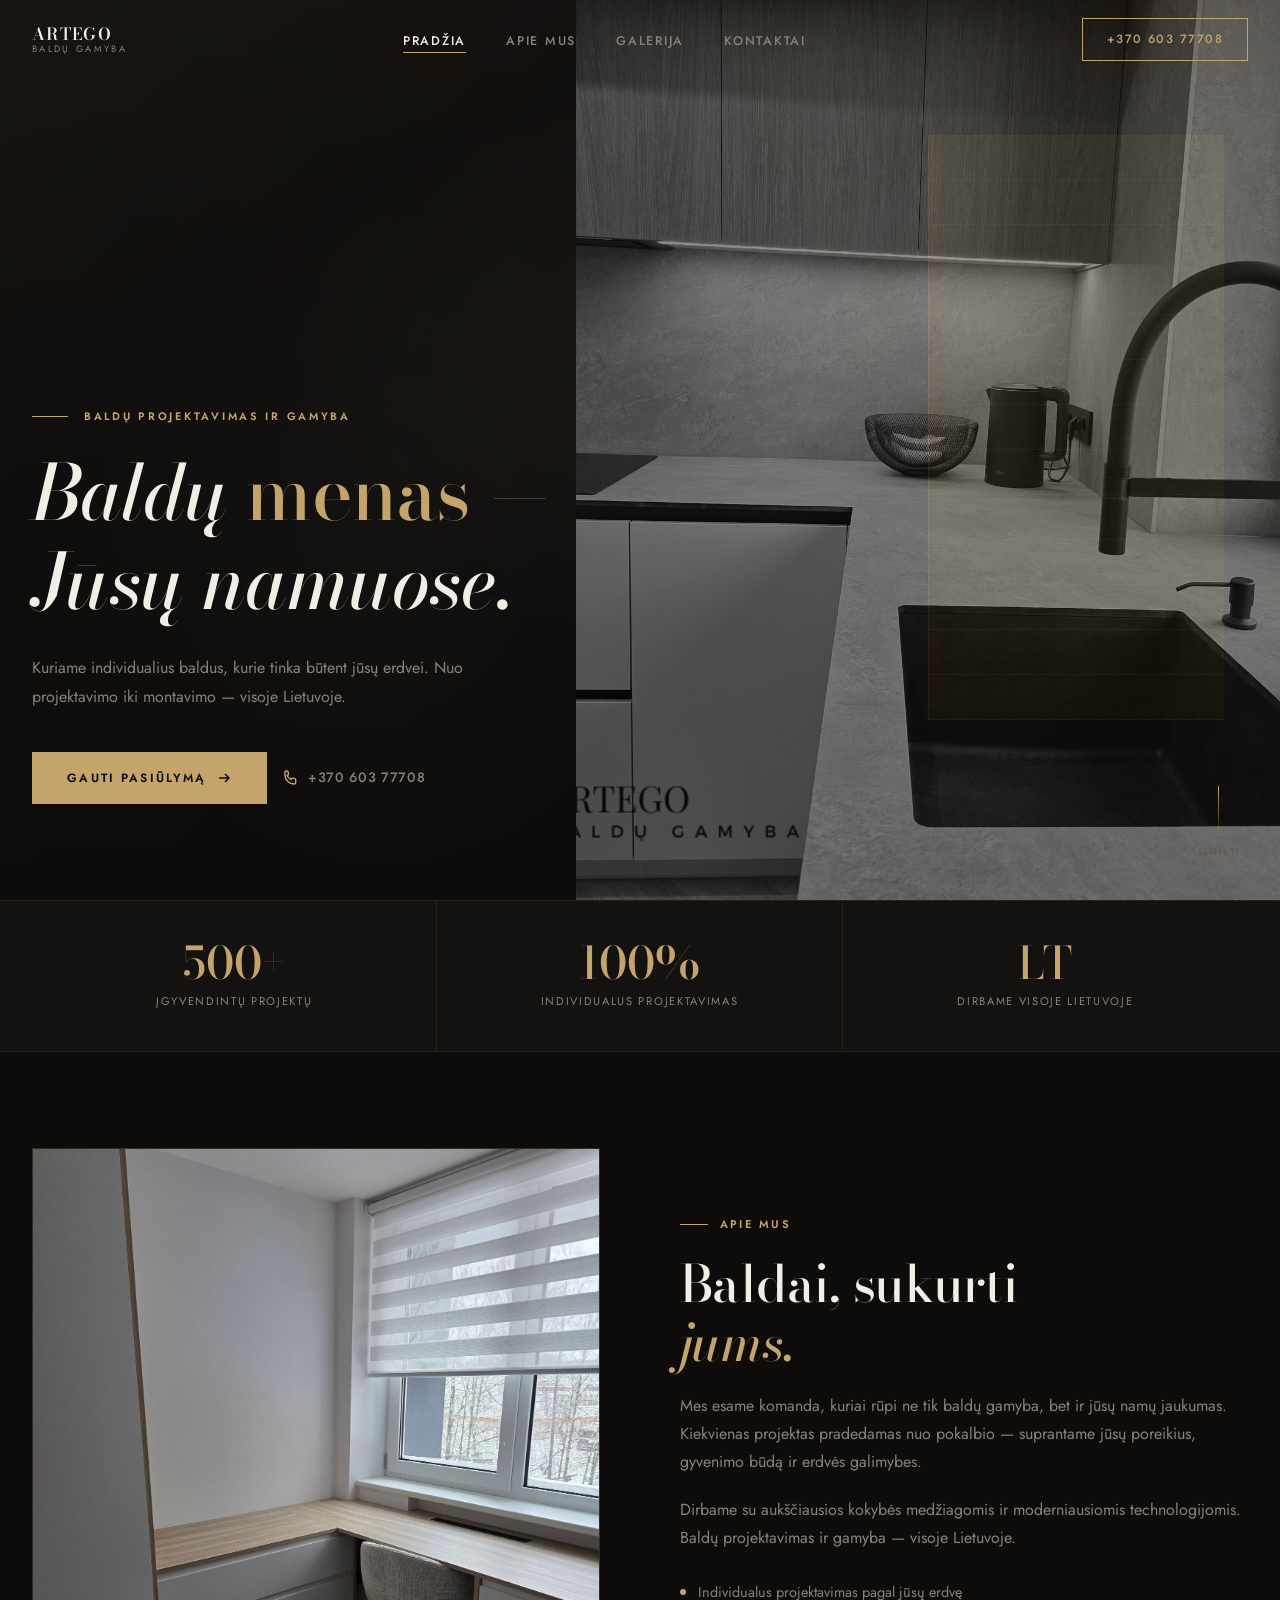
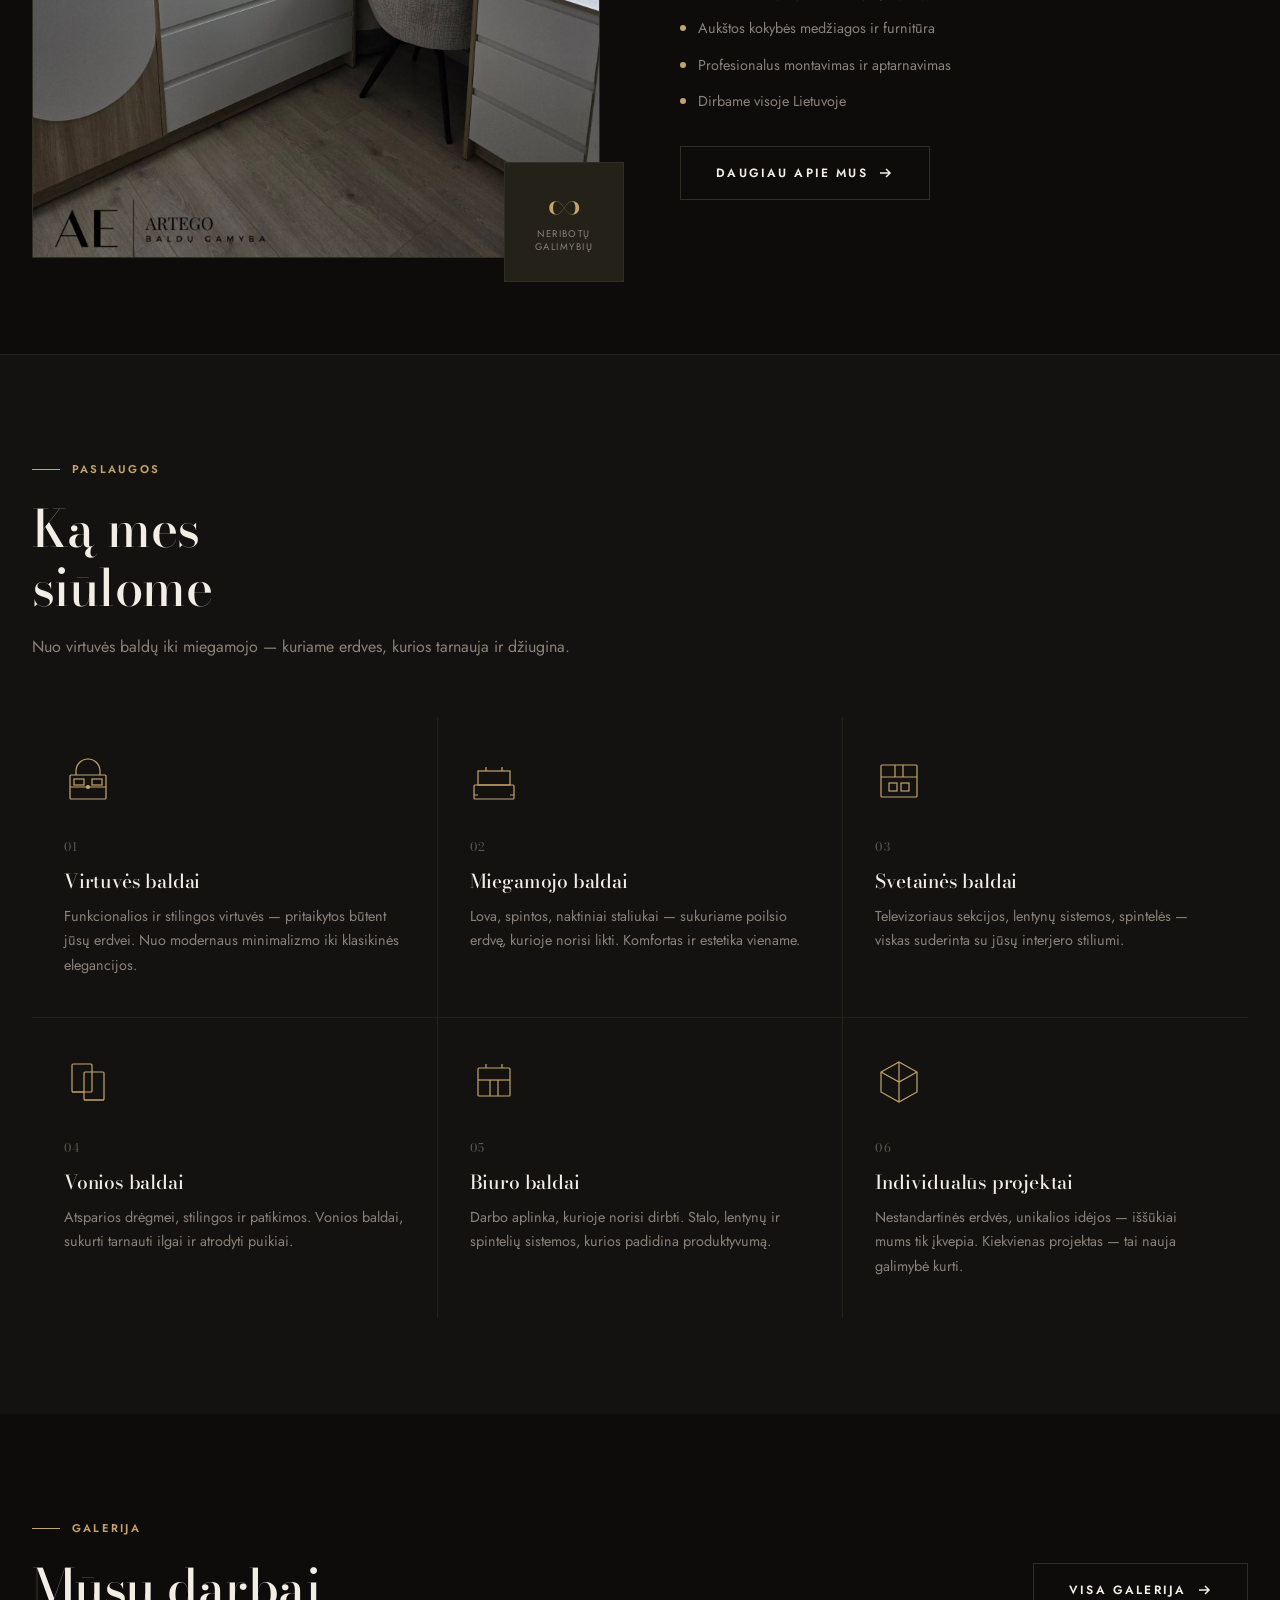
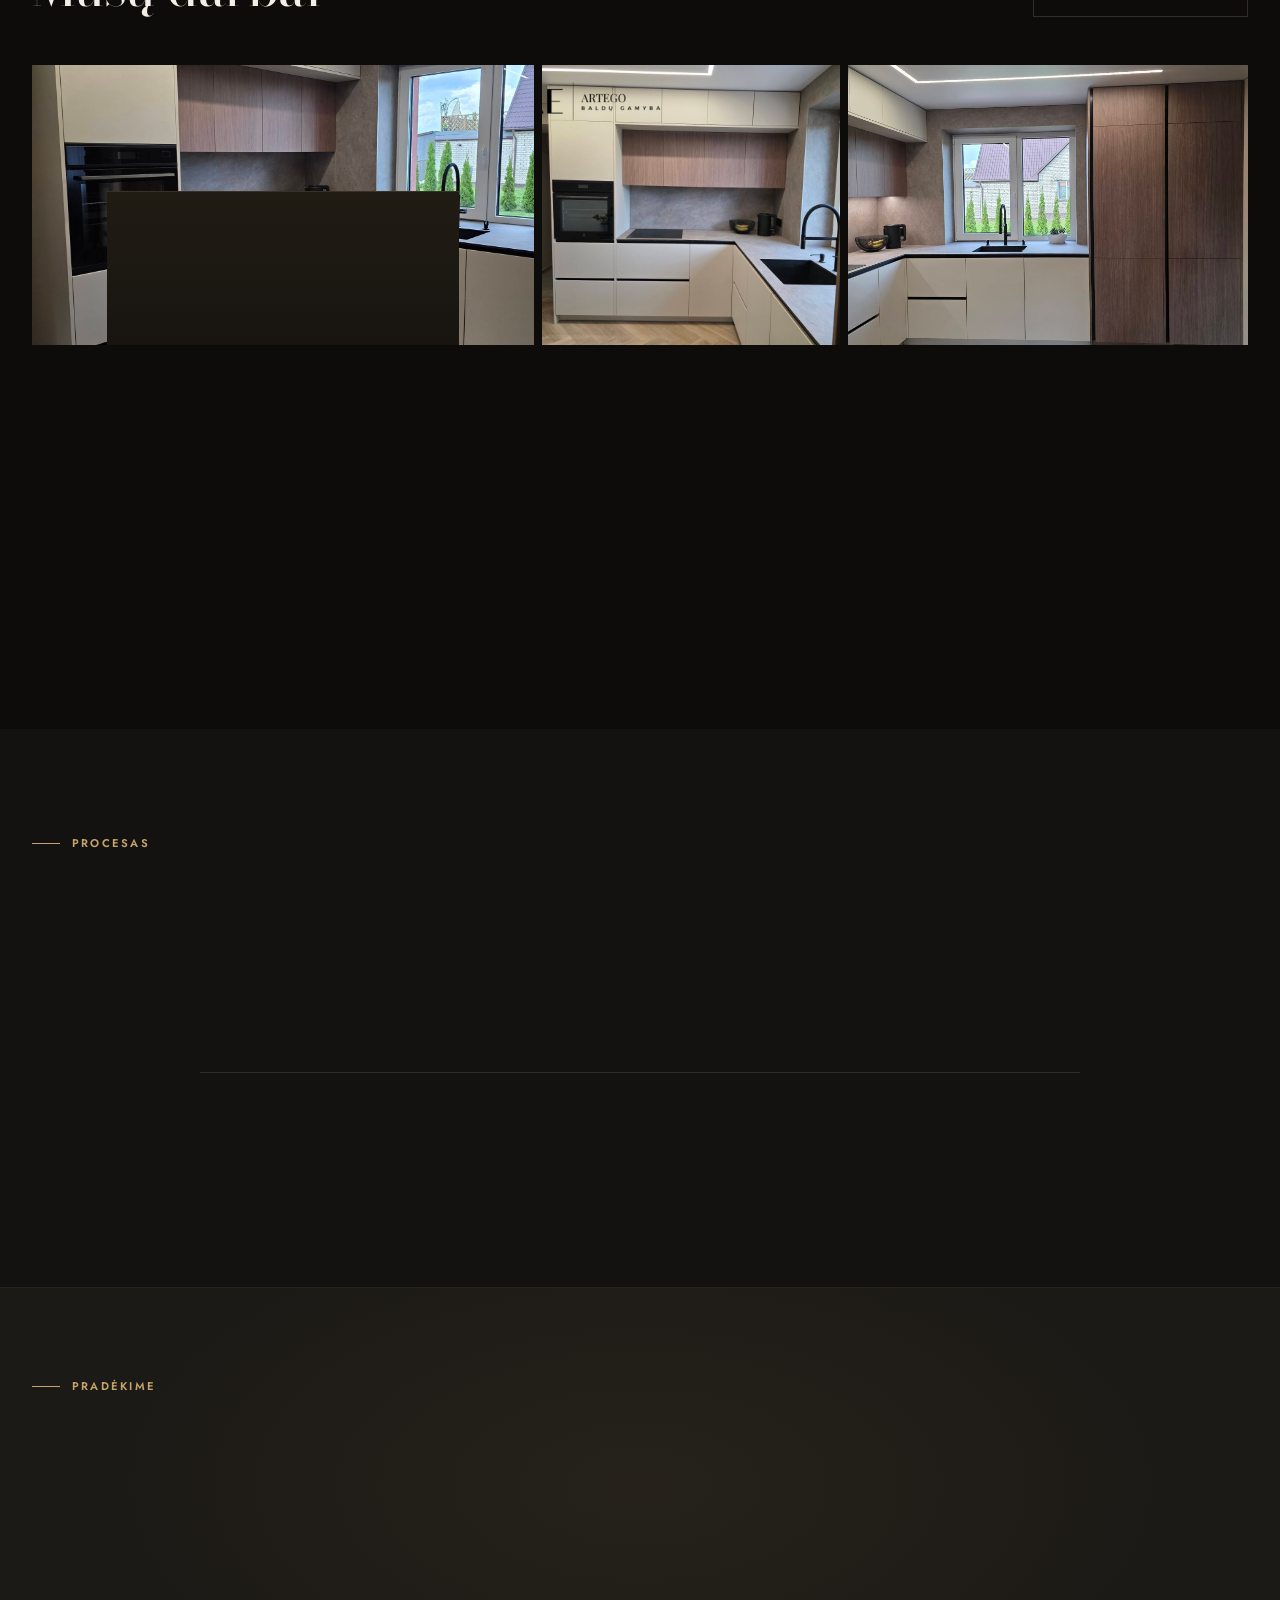
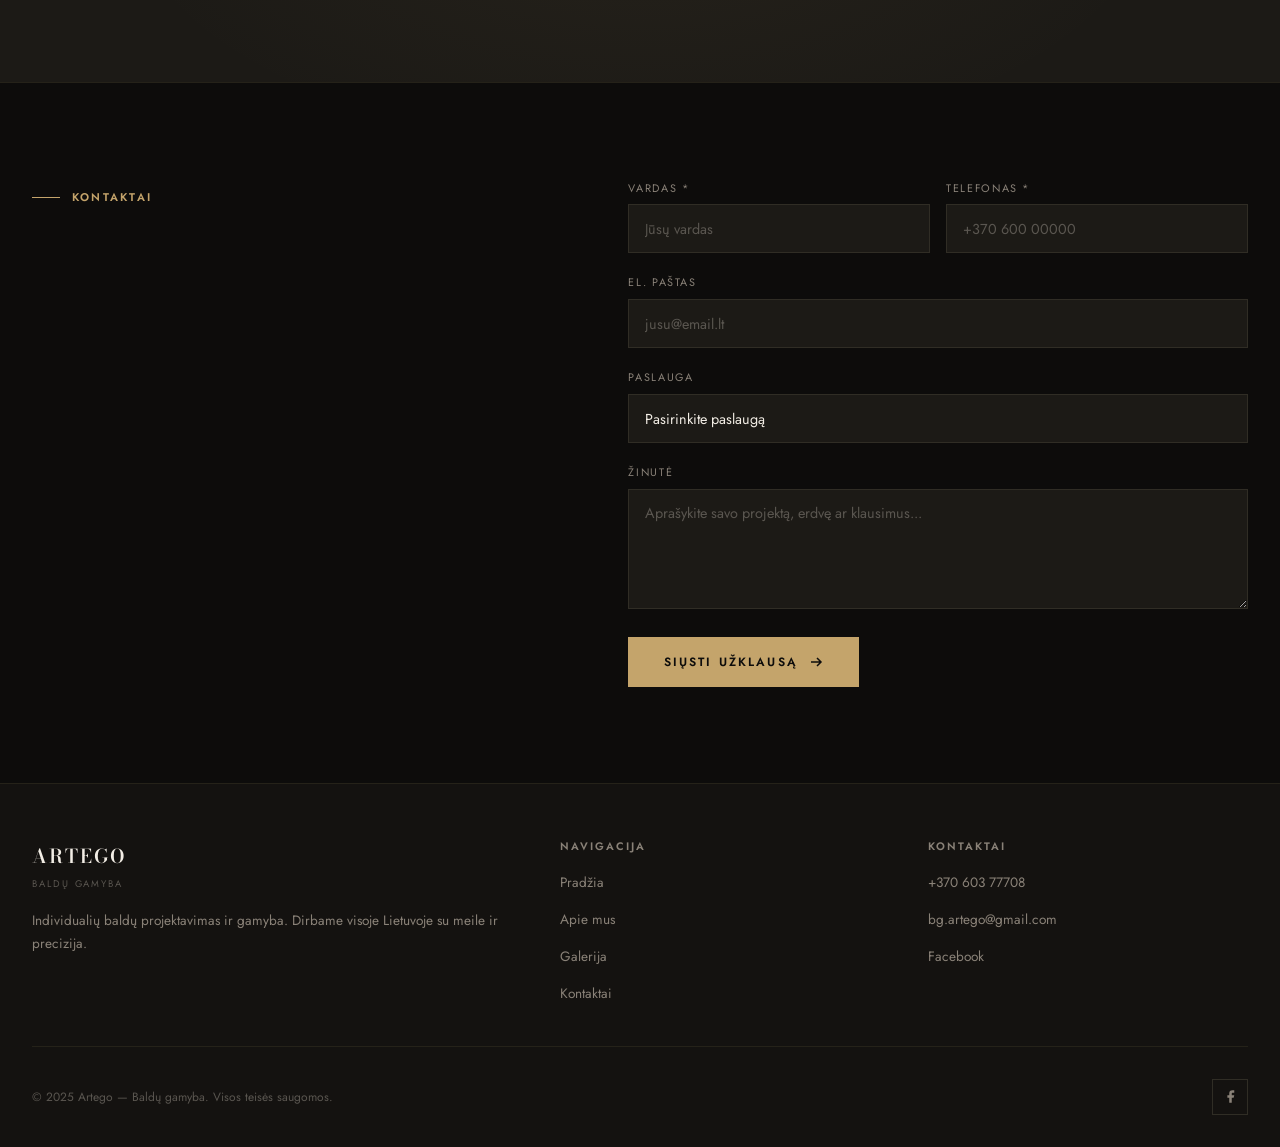
==== index.html @ 0d599165 "Initial commit: Artego baldų gamyba website 4-page Lithuanian furniture website with real Facebook p" ====
<!DOCTYPE html>
<html lang="lt">
<head>
  <meta charset="UTF-8">
  <meta name="viewport" content="width=device-width, initial-scale=1.0">
  <title>Artego — Baldų Gamyba | Lietuva</title>
  <meta name="description" content="Artego — individualių baldų projektavimas ir gamyba visoje Lietuvoje. Kokybė, stilius, patirtis.">
  <link rel="stylesheet" href="css/style.css">
</head>
<body>

<!-- Navigation -->
<nav class="nav" id="nav">
  <div class="nav__inner">
    <a href="index.html" class="nav__logo">
      <div class="nav__logo-text">
        <span class="nav__logo-name">Artego</span>
        <span class="nav__logo-sub">Baldų gamyba</span>
      </div>
    </a>
    <ul class="nav__links">
      <li><a href="index.html" class="active">Pradžia</a></li>
      <li><a href="apie.html">Apie mus</a></li>
      <li><a href="galerija.html">Galerija</a></li>
      <li><a href="kontaktai.html">Kontaktai</a></li>
    </ul>
    <a href="tel:+37060377708" class="nav__cta">+370 603 77708</a>
    <button class="nav__burger" aria-label="Meniu">
      <span></span><span></span><span></span>
    </button>
  </div>
</nav>

<!-- Mobile menu -->
<div class="nav__mobile">
  <button class="nav__mobile-close" aria-label="Uždaryti" style="position:absolute;top:1.5rem;right:2rem;background:none;border:none;color:var(--text);font-size:2rem;cursor:pointer;">✕</button>
  <a href="index.html">Pradžia</a>
  <a href="apie.html">Apie mus</a>
  <a href="galerija.html">Galerija</a>
  <a href="kontaktai.html">Kontaktai</a>
  <a href="tel:+37060377708" style="color:var(--accent);font-size:1.2rem;font-family:'Jost',sans-serif;margin-top:1rem;">+370 603 77708</a>
</div>

<!-- Hero -->
<section class="hero">
  <div class="hero__bg"></div>
  <div class="hero__bg-img"></div>
  <div class="hero__deco">
    <div class="hero__kitchen">
      <img src="assets/photos/photo2.jpg" alt="" style="width:100%;height:100%;object-fit:cover;opacity:0.55;mix-blend-mode:luminosity;">
    </div>
  </div>
  <div class="hero__content">
    <div class="hero__eyebrow">Baldų projektavimas ir gamyba</div>
    <h1 class="hero__heading">Baldų <em>menas</em> —<br>Jūsų namuose.</h1>
    <p class="hero__sub">Kuriame individualius baldus, kurie tinka būtent jūsų erdvei. Nuo projektavimo iki montavimo — visoje Lietuvoje.</p>
    <div class="hero__actions">
      <a href="kontaktai.html" class="btn btn-primary">
        Gauti pasiūlymą
        <svg viewBox="0 0 16 16" fill="none" stroke="currentColor" stroke-width="1.5"><path d="M3 8h10M9 4l4 4-4 4"/></svg>
      </a>
      <a href="tel:+37060377708" class="hero__phone">
        <svg viewBox="0 0 16 16" fill="none" stroke="currentColor" stroke-width="1.5"><path d="M2 2.5A1.5 1.5 0 013.5 1h.878a1 1 0 01.98.804l.5 2.5a1 1 0 01-.54 1.06l-1.047.523a8.983 8.983 0 004.342 4.342l.524-1.047a1 1 0 011.06-.54l2.5.5a1 1 0 01.803.98V13.5A1.5 1.5 0 0112 15C6.477 15 2 10.523 2 5V2.5z"/></svg>
        +370 603 77708
      </a>
    </div>
  </div>
  <div class="hero__scroll">
    <div class="hero__scroll-line"></div>
    <span>Slinkti</span>
  </div>
</section>

<!-- Stats -->
<div class="stats">
  <div class="container">
    <div class="stats__grid">
      <div class="stats__item" data-reveal>
        <div class="stats__num">500+</div>
        <div class="stats__label">Įgyvendintų projektų</div>
      </div>
      <div class="stats__item" data-reveal data-reveal-delay="2">
        <div class="stats__num">100%</div>
        <div class="stats__label">Individualus projektavimas</div>
      </div>
      <div class="stats__item" data-reveal data-reveal-delay="3">
        <div class="stats__num">LT</div>
        <div class="stats__label">Dirbame visoje Lietuvoje</div>
      </div>
    </div>
  </div>
</div>

<!-- About -->
<section class="section">
  <div class="container">
    <div class="about__grid">
      <div class="about__visual">
        <div class="about__img-wrap">
          <img src="assets/photos/photo8.jpg" alt="Artego baldų gamyba" style="position:absolute;inset:0;width:100%;height:100%;object-fit:cover;">
        </div>
        <div class="about__accent-box">
          <div class="about__accent-num">∞</div>
          <div class="about__accent-text">Neribotų<br>galimybių</div>
        </div>
      </div>
      <div class="about__content">
        <div class="label">Apie mus</div>
        <h2 data-reveal>Baldai, sukurti<br><em style="font-style:italic;color:var(--accent)">jums.</em></h2>
        <p data-reveal data-reveal-delay="1">Mes esame komanda, kuriai rūpi ne tik baldų gamyba, bet ir jūsų namų jaukumas. Kiekvienas projektas pradedamas nuo pokalbio — suprantame jūsų poreikius, gyvenimo būdą ir erdvės galimybes.</p>
        <p data-reveal data-reveal-delay="2">Dirbame su aukščiausios kokybės medžiagomis ir moderniausiomis technologijomis. Baldų projektavimas ir gamyba — visoje Lietuvoje.</p>
        <ul class="about__list">
          <li data-reveal data-reveal-delay="2">Individualus projektavimas pagal jūsų erdvę</li>
          <li data-reveal data-reveal-delay="3">Aukštos kokybės medžiagos ir furnitūra</li>
          <li data-reveal data-reveal-delay="4">Profesionalus montavimas ir aptarnavimas</li>
          <li data-reveal data-reveal-delay="4">Dirbame visoje Lietuvoje</li>
        </ul>
        <a href="apie.html" class="btn btn-outline" data-reveal>
          Daugiau apie mus
          <svg viewBox="0 0 16 16" fill="none" stroke="currentColor" stroke-width="1.5"><path d="M3 8h10M9 4l4 4-4 4"/></svg>
        </a>
      </div>
    </div>
  </div>
</section>

<div class="divider"></div>

<!-- Services -->
<section class="section services">
  <div class="container">
    <div class="services__head">
      <div class="label">Paslaugos</div>
      <h2 data-reveal>Ką mes<br>siūlome</h2>
      <p data-reveal data-reveal-delay="1">Nuo virtuvės baldų iki miegamojo — kuriame erdves, kurios tarnauja ir džiugina.</p>
    </div>
    <div class="services__grid">
      <div class="service-card" data-reveal>
        <svg class="service-card__icon" viewBox="0 0 48 48" fill="none" stroke="currentColor" stroke-width="1.2">
          <rect x="6" y="18" width="36" height="24" rx="1"/>
          <path d="M6 30h36"/>
          <rect x="10" y="22" width="10" height="6"/>
          <rect x="28" y="22" width="10" height="6"/>
          <path d="M12 18v-4a12 12 0 0124 0v4"/>
          <circle cx="24" cy="30" r="1.5" fill="currentColor"/>
        </svg>
        <div class="service-card__num">01</div>
        <h3>Virtuvės baldai</h3>
        <p>Funkcionalios ir stilingos virtuvės — pritaikytos būtent jūsų erdvei. Nuo modernaus minimalizmo iki klasikinės elegancijos.</p>
      </div>
      <div class="service-card" data-reveal data-reveal-delay="1">
        <svg class="service-card__icon" viewBox="0 0 48 48" fill="none" stroke="currentColor" stroke-width="1.2">
          <rect x="4" y="28" width="40" height="14" rx="1"/>
          <rect x="8" y="14" width="32" height="14"/>
          <path d="M16 14V10M32 14V10"/>
          <path d="M4 38h4M40 38h4"/>
        </svg>
        <div class="service-card__num">02</div>
        <h3>Miegamojo baldai</h3>
        <p>Lova, spintos, naktiniai staliukai — sukuriame poilsio erdvę, kurioje norisi likti. Komfortas ir estetika viename.</p>
      </div>
      <div class="service-card" data-reveal data-reveal-delay="2">
        <svg class="service-card__icon" viewBox="0 0 48 48" fill="none" stroke="currentColor" stroke-width="1.2">
          <rect x="6" y="8" width="36" height="32" rx="1"/>
          <path d="M6 20h36"/>
          <path d="M20 8v12M28 8v12"/>
          <rect x="14" y="26" width="8" height="8"/>
          <rect x="26" y="26" width="8" height="8"/>
        </svg>
        <div class="service-card__num">03</div>
        <h3>Svetainės baldai</h3>
        <p>Televizoriaus sekcijos, lentynų sistemos, spintelės — viskas suderinta su jūsų interjero stiliumi.</p>
      </div>
      <div class="service-card" data-reveal data-reveal-delay="1">
        <svg class="service-card__icon" viewBox="0 0 48 48" fill="none" stroke="currentColor" stroke-width="1.2">
          <rect x="8" y="6" width="20" height="28" rx="1"/>
          <rect x="20" y="14" width="20" height="28" rx="1"/>
          <path d="M8 34h12M20 42h20"/>
        </svg>
        <div class="service-card__num">04</div>
        <h3>Vonios baldai</h3>
        <p>Atsparios drėgmei, stilingos ir patikimos. Vonios baldai, sukurti tarnauti ilgai ir atrodyti puikiai.</p>
      </div>
      <div class="service-card" data-reveal data-reveal-delay="2">
        <svg class="service-card__icon" viewBox="0 0 48 48" fill="none" stroke="currentColor" stroke-width="1.2">
          <rect x="8" y="10" width="32" height="28" rx="1"/>
          <path d="M16 10V6M32 10V6"/>
          <path d="M8 22h32"/>
          <path d="M20 22v16M28 22v16"/>
        </svg>
        <div class="service-card__num">05</div>
        <h3>Biuro baldai</h3>
        <p>Darbo aplinka, kurioje norisi dirbti. Stalo, lentynų ir spintelių sistemos, kurios padidina produktyvumą.</p>
      </div>
      <div class="service-card" data-reveal data-reveal-delay="3">
        <svg class="service-card__icon" viewBox="0 0 48 48" fill="none" stroke="currentColor" stroke-width="1.2">
          <path d="M24 4l18 10v20L24 44 6 34V14L24 4z"/>
          <path d="M24 4v40M6 14l18 10 18-10"/>
        </svg>
        <div class="service-card__num">06</div>
        <h3>Individualūs projektai</h3>
        <p>Nestandartinės erdvės, unikalios idėjos — iššūkiai mums tik įkvepia. Kiekvienas projektas — tai nauja galimybė kurti.</p>
      </div>
    </div>
  </div>
</section>

<!-- Gallery preview -->
<section class="section">
  <div class="container">
    <div class="gallery__head">
      <div>
        <div class="label">Galerija</div>
        <h2 data-reveal>Mūsų darbai</h2>
      </div>
      <a href="galerija.html" class="btn btn-outline" data-reveal>
        Visa galerija
        <svg viewBox="0 0 16 16" fill="none" stroke="currentColor" stroke-width="1.5"><path d="M3 8h10M9 4l4 4-4 4"/></svg>
      </a>
    </div>
    <div class="gallery__grid">
      <div class="gallery-item" data-reveal>
        <div class="gallery-item__inner"><img src="assets/photos/photo1.jpg" alt="Virtuvės baldai" style="position:absolute;inset:0;width:100%;height:100%;object-fit:cover;"></div>
        <div class="gallery-item__overlay"><div class="gallery-item__zoom"><svg width="16" height="16" viewBox="0 0 16 16" fill="none" stroke="currentColor" stroke-width="1.5"><circle cx="7" cy="7" r="4"/><path d="M11 11l3 3"/><path d="M5 7h4M7 5v4"/></svg></div></div>
      </div>
      <div class="gallery-item" data-reveal data-reveal-delay="1">
        <div class="gallery-item__inner"><img src="assets/photos/photo3.jpg" alt="Virtuvės baldai" style="position:absolute;inset:0;width:100%;height:100%;object-fit:cover;"></div>
        <div class="gallery-item__overlay"><div class="gallery-item__zoom"><svg width="16" height="16" viewBox="0 0 16 16" fill="none" stroke="currentColor" stroke-width="1.5"><circle cx="7" cy="7" r="4"/><path d="M11 11l3 3"/><path d="M5 7h4M7 5v4"/></svg></div></div>
      </div>
      <div class="gallery-item" data-reveal data-reveal-delay="2">
        <div class="gallery-item__inner"><img src="assets/photos/photo5.jpg" alt="Virtuvės baldai" style="position:absolute;inset:0;width:100%;height:100%;object-fit:cover;"></div>
        <div class="gallery-item__overlay"><div class="gallery-item__zoom"><svg width="16" height="16" viewBox="0 0 16 16" fill="none" stroke="currentColor" stroke-width="1.5"><circle cx="7" cy="7" r="4"/><path d="M11 11l3 3"/><path d="M5 7h4M7 5v4"/></svg></div></div>
      </div>
      <div class="gallery-item" data-reveal data-reveal-delay="1">
        <div class="gallery-item__inner"><img src="assets/photos/photo4.jpg" alt="Virtuvės baldai" style="position:absolute;inset:0;width:100%;height:100%;object-fit:cover;"></div>
        <div class="gallery-item__overlay"><div class="gallery-item__zoom"><svg width="16" height="16" viewBox="0 0 16 16" fill="none" stroke="currentColor" stroke-width="1.5"><circle cx="7" cy="7" r="4"/><path d="M11 11l3 3"/><path d="M5 7h4M7 5v4"/></svg></div></div>
      </div>
      <div class="gallery-item" data-reveal data-reveal-delay="2">
        <div class="gallery-item__inner"><img src="assets/photos/photo6.jpg" alt="Baldų galerija" style="position:absolute;inset:0;width:100%;height:100%;object-fit:cover;"></div>
        <div class="gallery-item__overlay"><div class="gallery-item__zoom"><svg width="16" height="16" viewBox="0 0 16 16" fill="none" stroke="currentColor" stroke-width="1.5"><circle cx="7" cy="7" r="4"/><path d="M11 11l3 3"/><path d="M5 7h4M7 5v4"/></svg></div></div>
      </div>
      <div class="gallery-item" data-reveal data-reveal-delay="3">
        <div class="gallery-item__inner"><img src="assets/photos/photo9.jpg" alt="Baldų galerija" style="position:absolute;inset:0;width:100%;height:100%;object-fit:cover;"></div>
        <div class="gallery-item__overlay"><div class="gallery-item__zoom"><svg width="16" height="16" viewBox="0 0 16 16" fill="none" stroke="currentColor" stroke-width="1.5"><circle cx="7" cy="7" r="4"/><path d="M11 11l3 3"/><path d="M5 7h4M7 5v4"/></svg></div></div>
      </div>
    </div>
  </div>
</section>

<!-- Lightbox -->
<div class="lightbox" role="dialog" aria-modal="true">
  <button class="lightbox__close" aria-label="Uždaryti">✕</button>
  <div class="lightbox__content"></div>
</div>

<!-- Process -->
<section class="section process">
  <div class="container">
    <div class="process__head">
      <div class="label">Procesas</div>
      <h2 data-reveal>Kaip mes dirbame</h2>
      <p data-reveal data-reveal-delay="1">Skaidrus ir paprastas procesas — nuo idėjos iki gatavų baldų jūsų namuose.</p>
    </div>
    <div class="process__steps">
      <div class="process__step" data-reveal>
        <div class="process__step-num">01</div>
        <h4>Susitikimas</h4>
        <p>Aptariame jūsų poreikius, erdvę ir biudžetą. Klausomės ir siūlome geriausią sprendimą.</p>
      </div>
      <div class="process__step" data-reveal data-reveal-delay="1">
        <div class="process__step-num">02</div>
        <h4>Projektas</h4>
        <p>Sukuriame 3D projektą — matote baldus dar prieš gamybą ir galite rinktis medžiagas.</p>
      </div>
      <div class="process__step" data-reveal data-reveal-delay="2">
        <div class="process__step-num">03</div>
        <h4>Gamyba</h4>
        <p>Gaminame su precizija. Naudojame tik kokybiškas medžiagas ir modernias technologijas.</p>
      </div>
      <div class="process__step" data-reveal data-reveal-delay="3">
        <div class="process__step-num">04</div>
        <h4>Montavimas</h4>
        <p>Pristatome ir sumontuojame. Paliekame jus namuose su naujais baldais ir šypsena.</p>
      </div>
    </div>
  </div>
</section>

<!-- CTA Banner -->
<section class="cta-banner">
  <div class="container">
    <div class="cta-banner__inner">
      <div class="cta-banner__text">
        <div class="label">Pradėkime</div>
        <h2 data-reveal>Pasiruošę kurti<br>jūsų erdvę?</h2>
        <p data-reveal data-reveal-delay="1">Susisiekite šiandien — aptarkime jūsų projektą ir sudarysime individualų pasiūlymą.</p>
      </div>
      <div class="cta-banner__actions" data-reveal data-reveal-delay="2">
        <a href="tel:+37060377708" class="cta-phone-big">+370 603 77708</a>
        <a href="kontaktai.html" class="btn btn-primary">
          Rašyti žinutę
          <svg viewBox="0 0 16 16" fill="none" stroke="currentColor" stroke-width="1.5"><path d="M2 4h12v8a1 1 0 01-1 1H3a1 1 0 01-1-1V4z"/><path d="M2 4l6 5 6-5"/></svg>
        </a>
      </div>
    </div>
  </div>
</section>

<!-- Contact snippet -->
<section class="section contact-section">
  <div class="container">
    <div class="contact__grid">
      <div class="contact__info">
        <div class="label">Kontaktai</div>
        <h2 data-reveal>Susisiekite<br>su mumis</h2>
        <p data-reveal data-reveal-delay="1">Atsakysime į klausimus, sudarysime pasiūlymą ir sutarsime dėl susitikimo. Dirbame visoje Lietuvoje.</p>
        <div class="contact__details">
          <div class="contact__detail" data-reveal data-reveal-delay="2">
            <div class="contact__detail-icon">
              <svg viewBox="0 0 16 16" fill="none" stroke="currentColor" stroke-width="1.5"><path d="M2 2.5A1.5 1.5 0 013.5 1h.878a1 1 0 01.98.804l.5 2.5a1 1 0 01-.54 1.06l-1.047.523a8.983 8.983 0 004.342 4.342l.524-1.047a1 1 0 011.06-.54l2.5.5a1 1 0 01.803.98V13.5A1.5 1.5 0 0112 15C6.477 15 2 10.523 2 5V2.5z"/></svg>
            </div>
            <div>
              <div class="contact__detail-label">Telefonas</div>
              <div class="contact__detail-val"><a href="tel:+37060377708">+370 603 77708</a></div>
            </div>
          </div>
          <div class="contact__detail" data-reveal data-reveal-delay="3">
            <div class="contact__detail-icon">
              <svg viewBox="0 0 16 16" fill="none" stroke="currentColor" stroke-width="1.5"><path d="M2 4h12v8a1 1 0 01-1 1H3a1 1 0 01-1-1V4z"/><path d="M2 4l6 5 6-5"/></svg>
            </div>
            <div>
              <div class="contact__detail-label">El. paštas</div>
              <div class="contact__detail-val"><a href="mailto:bg.artego@gmail.com">bg.artego@gmail.com</a></div>
            </div>
          </div>
          <div class="contact__detail" data-reveal data-reveal-delay="4">
            <div class="contact__detail-icon">
              <svg viewBox="0 0 16 16" fill="none" stroke="currentColor" stroke-width="1.5"><path d="M14 6.5C14 10.5 8 15 8 15S2 10.5 2 6.5a6 6 0 1112 0z"/><circle cx="8" cy="6.5" r="2"/></svg>
            </div>
            <div>
              <div class="contact__detail-label">Teritorija</div>
              <div class="contact__detail-val">Visa Lietuva</div>
            </div>
          </div>
        </div>
      </div>
      <div>
        <form class="form contact-form" novalidate>
          <div class="form-row">
            <div class="form-group">
              <label for="name">Vardas *</label>
              <input type="text" id="name" name="name" placeholder="Jūsų vardas" required>
            </div>
            <div class="form-group">
              <label for="phone">Telefonas *</label>
              <input type="tel" id="phone" name="phone" placeholder="+370 600 00000" required>
            </div>
          </div>
          <div class="form-group">
            <label for="email">El. paštas</label>
            <input type="email" id="email" name="email" placeholder="jusu@email.lt">
          </div>
          <div class="form-group">
            <label for="service">Paslauga</label>
            <select id="service" name="service">
              <option value="">Pasirinkite paslaugą</option>
              <option>Virtuvės baldai</option>
              <option>Miegamojo baldai</option>
              <option>Svetainės baldai</option>
              <option>Vonios baldai</option>
              <option>Biuro baldai</option>
              <option>Individualus projektas</option>
            </select>
          </div>
          <div class="form-group">
            <label for="message">Žinutė</label>
            <textarea id="message" name="message" placeholder="Aprašykite savo projektą, erdvę ar klausimus..."></textarea>
          </div>
          <div class="form__success">Ačiū! Susisieksime su jumis artimiausiu metu.</div>
          <button type="submit" class="btn btn-primary form-submit">
            Siųsti užklausą
            <svg viewBox="0 0 16 16" fill="none" stroke="currentColor" stroke-width="1.5"><path d="M3 8h10M9 4l4 4-4 4"/></svg>
          </button>
        </form>
      </div>
    </div>
  </div>
</section>

<!-- Footer -->
<footer class="footer">
  <div class="container">
    <div class="footer__top">
      <div class="footer__brand">
        <div class="footer__brand-name">Artego</div>
        <div class="footer__brand-sub">Baldų gamyba</div>
        <p>Individualių baldų projektavimas ir gamyba. Dirbame visoje Lietuvoje su meile ir precizija.</p>
      </div>
      <div class="footer__col">
        <h4>Navigacija</h4>
        <ul class="footer__links">
          <li><a href="index.html">Pradžia</a></li>
          <li><a href="apie.html">Apie mus</a></li>
          <li><a href="galerija.html">Galerija</a></li>
          <li><a href="kontaktai.html">Kontaktai</a></li>
        </ul>
      </div>
      <div class="footer__col">
        <h4>Kontaktai</h4>
        <ul class="footer__links">
          <li><a href="tel:+37060377708">+370 603 77708</a></li>
          <li><a href="mailto:bg.artego@gmail.com">bg.artego@gmail.com</a></li>
          <li><a href="https://www.facebook.com/geniukas.baldai/" target="_blank" rel="noopener">Facebook</a></li>
        </ul>
      </div>
    </div>
    <div class="footer__bottom">
      <div class="footer__copy">© 2025 Artego — Baldų gamyba. Visos teisės saugomos.</div>
      <div class="footer__social">
        <a href="https://www.facebook.com/geniukas.baldai/" target="_blank" rel="noopener" aria-label="Facebook">
          <svg viewBox="0 0 24 24" fill="currentColor"><path d="M18 2h-3a5 5 0 00-5 5v3H7v4h3v8h4v-8h3l1-4h-4V7a1 1 0 011-1h3z"/></svg>
        </a>
      </div>
    </div>
  </div>
</footer>

<script src="js/main.js"></script>
</body>
</html>
---- css/style.css ----
@import url('https://fonts.googleapis.com/css2?family=Bodoni+Moda:ital,wght@0,400;0,500;0,600;0,700;1,400;1,500&family=Jost:wght@300;400;500;600&display=swap');

:root {
  --bg: #0D0C0B;
  --surface: #141210;
  --surface-2: #1C1A16;
  --surface-3: #242119;
  --accent: #C4A46B;
  --accent-light: #D4B882;
  --accent-glow: rgba(196, 164, 107, 0.15);
  --text: #F2EDE5;
  --text-muted: #8A8278;
  --text-dim: #5A5650;
  --border: #252219;
  --border-light: #302D25;
  --radius: 2px;
  --radius-lg: 4px;
  --transition: 0.35s cubic-bezier(0.4, 0, 0.2, 1);
  --nav-h: 80px;
}

*, *::before, *::after { box-sizing: border-box; margin: 0; padding: 0; }

html { scroll-behavior: smooth; font-size: 16px; }

body {
  background: var(--bg);
  color: var(--text);
  font-family: 'Jost', sans-serif;
  font-weight: 400;
  line-height: 1.7;
  -webkit-font-smoothing: antialiased;
  overflow-x: hidden;
}

/* ── Typography ─────────────────────────────── */
h1, h2, h3, h4 {
  font-family: 'Bodoni Moda', serif;
  font-weight: 500;
  line-height: 1.15;
  letter-spacing: -0.01em;
  color: var(--text);
}

h1 { font-size: clamp(2.8rem, 6vw, 5.5rem); }
h2 { font-size: clamp(2rem, 4vw, 3.2rem); }
h3 { font-size: clamp(1.3rem, 2.5vw, 1.8rem); }
h4 { font-size: 1.1rem; font-weight: 600; }

p { color: var(--text-muted); line-height: 1.75; }

a { color: inherit; text-decoration: none; }

img { display: block; max-width: 100%; }

/* ── Layout ──────────────────────────────────── */
.container {
  max-width: 1280px;
  margin: 0 auto;
  padding: 0 2rem;
}

.section { padding: 6rem 0; }
.section-sm { padding: 4rem 0; }

/* ── Label / Eyebrow ─────────────────────────── */
.label {
  display: inline-flex;
  align-items: center;
  gap: 0.75rem;
  font-size: 0.7rem;
  font-weight: 600;
  letter-spacing: 0.2em;
  text-transform: uppercase;
  color: var(--accent);
  margin-bottom: 1.25rem;
}
.label::before {
  content: '';
  display: block;
  width: 28px;
  height: 1px;
  background: var(--accent);
  flex-shrink: 0;
}

/* ── Navigation ──────────────────────────────── */
.nav {
  position: fixed;
  top: 0; left: 0; right: 0;
  z-index: 100;
  height: var(--nav-h);
  display: flex;
  align-items: center;
  transition: background var(--transition), border-color var(--transition);
  border-bottom: 1px solid transparent;
}

.nav.scrolled {
  background: rgba(13, 12, 11, 0.94);
  backdrop-filter: blur(20px);
  -webkit-backdrop-filter: blur(20px);
  border-bottom-color: var(--border);
}

.nav__inner {
  display: flex;
  align-items: center;
  justify-content: space-between;
  width: 100%;
  max-width: 1280px;
  margin: 0 auto;
  padding: 0 2rem;
}

.nav__logo {
  display: flex;
  align-items: center;
  gap: 0.75rem;
}

.nav__logo img {
  height: 42px;
  width: auto;
}

.nav__logo-text {
  display: flex;
  flex-direction: column;
  line-height: 1.15;
}

.nav__logo-name {
  font-family: 'Bodoni Moda', serif;
  font-size: 1.05rem;
  font-weight: 600;
  letter-spacing: 0.08em;
  color: var(--text);
  text-transform: uppercase;
}

.nav__logo-sub {
  font-size: 0.58rem;
  letter-spacing: 0.25em;
  text-transform: uppercase;
  color: var(--text-muted);
}

.nav__links {
  display: flex;
  align-items: center;
  gap: 2.5rem;
  list-style: none;
}

.nav__links a {
  font-size: 0.78rem;
  font-weight: 500;
  letter-spacing: 0.14em;
  text-transform: uppercase;
  color: var(--text-muted);
  transition: color var(--transition);
  position: relative;
}

.nav__links a::after {
  content: '';
  position: absolute;
  bottom: -3px; left: 0; right: 0;
  height: 1px;
  background: var(--accent);
  transform: scaleX(0);
  transform-origin: left;
  transition: transform var(--transition);
}

.nav__links a:hover,
.nav__links a.active {
  color: var(--text);
}

.nav__links a:hover::after,
.nav__links a.active::after {
  transform: scaleX(1);
}

.nav__cta {
  font-size: 0.75rem;
  font-weight: 500;
  letter-spacing: 0.12em;
  text-transform: uppercase;
  padding: 0.65rem 1.5rem;
  border: 1px solid var(--accent);
  color: var(--accent);
  background: transparent;
  cursor: pointer;
  transition: background var(--transition), color var(--transition);
  white-space: nowrap;
}

.nav__cta:hover {
  background: var(--accent);
  color: var(--bg);
}

.nav__burger {
  display: none;
  flex-direction: column;
  gap: 5px;
  cursor: pointer;
  padding: 4px;
}
.nav__burger span {
  display: block;
  width: 24px;
  height: 1.5px;
  background: var(--text);
  transition: var(--transition);
}

.nav__mobile {
  display: none;
  position: fixed;
  inset: 0;
  background: var(--bg);
  z-index: 99;
  flex-direction: column;
  align-items: center;
  justify-content: center;
  gap: 2rem;
}

.nav__mobile.open { display: flex; }

.nav__mobile a {
  font-family: 'Bodoni Moda', serif;
  font-size: 2rem;
  font-weight: 500;
  color: var(--text);
  letter-spacing: 0.04em;
  transition: color var(--transition);
}
.nav__mobile a:hover { color: var(--accent); }

/* ── Buttons ──────────────────────────────────── */
.btn {
  display: inline-flex;
  align-items: center;
  gap: 0.6rem;
  font-family: 'Jost', sans-serif;
  font-size: 0.75rem;
  font-weight: 600;
  letter-spacing: 0.18em;
  text-transform: uppercase;
  padding: 1rem 2.2rem;
  cursor: pointer;
  transition: var(--transition);
  border: none;
  outline: none;
  text-decoration: none;
}

.btn-primary {
  background: var(--accent);
  color: var(--bg);
}
.btn-primary:hover {
  background: var(--accent-light);
  transform: translateY(-1px);
}

.btn-outline {
  background: transparent;
  color: var(--text);
  border: 1px solid var(--border-light);
}
.btn-outline:hover {
  border-color: var(--accent);
  color: var(--accent);
}

.btn svg { width: 16px; height: 16px; flex-shrink: 0; }

/* ── Hero ────────────────────────────────────── */
.hero {
  position: relative;
  min-height: 100dvh;
  display: flex;
  align-items: flex-end;
  padding-bottom: 6rem;
  overflow: hidden;
}

.hero__bg {
  position: absolute;
  inset: 0;
  background:
    linear-gradient(to bottom, rgba(13,12,11,0.2) 0%, rgba(13,12,11,0.6) 50%, rgba(13,12,11,0.98) 100%),
    linear-gradient(135deg, #1a1612 0%, #0d0c0b 60%, #121008 100%);
}

.hero__bg-img {
  position: absolute;
  inset: 0;
  background-image:
    radial-gradient(ellipse 80% 60% at 70% 40%, rgba(196, 164, 107, 0.07) 0%, transparent 60%),
    radial-gradient(ellipse 50% 80% at 30% 60%, rgba(255,255,255,0.02) 0%, transparent 50%);
}

/* Kitchen silhouette decorative element */
.hero__deco {
  position: absolute;
  right: 0; top: 0; bottom: 0;
  width: 55%;
  overflow: hidden;
}

.hero__kitchen {
  position: absolute;
  inset: 0;
  background:
    linear-gradient(to left, rgba(13,12,11,0) 0%, rgba(13,12,11,0.5) 50%, rgba(13,12,11,1) 100%),
    linear-gradient(160deg, #1F1B13 0%, #161410 30%, #0D0C0B 100%);
}

/* Decorative cabinet lines */
.hero__kitchen::before {
  content: '';
  position: absolute;
  right: 8%; top: 15%; bottom: 20%;
  width: 42%;
  background:
    linear-gradient(180deg, #2A251C 0%, #1E1A13 100%);
  border-left: 1px solid rgba(196, 164, 107, 0.15);
  border-top: 1px solid rgba(196, 164, 107, 0.08);
}

.hero__kitchen::after {
  content: '';
  position: absolute;
  right: 8%; top: 15%; bottom: 20%;
  width: 42%;
  background: repeating-linear-gradient(
    180deg,
    transparent 0px,
    transparent 44px,
    rgba(196, 164, 107, 0.06) 44px,
    rgba(196, 164, 107, 0.06) 45px
  );
}

.hero__cabinet-row {
  position: absolute;
  right: 8%; bottom: 20%;
  width: 42%;
  height: 38%;
  background: linear-gradient(180deg, #1A1610 0%, #120F0A 100%);
  border-top: 1px solid rgba(196, 164, 107, 0.2);
}

.hero__worktop {
  position: absolute;
  right: 5%; bottom: 20%;
  width: 48%;
  height: 3px;
  background: linear-gradient(90deg, transparent, rgba(196, 164, 107, 0.4) 30%, rgba(196, 164, 107, 0.3) 70%, transparent);
}

.hero__content {
  position: relative;
  z-index: 2;
  max-width: 1280px;
  margin: 0 auto;
  padding: 0 2rem;
  width: 100%;
}

.hero__eyebrow {
  font-size: 0.68rem;
  font-weight: 600;
  letter-spacing: 0.25em;
  text-transform: uppercase;
  color: var(--accent);
  margin-bottom: 1.5rem;
  display: flex;
  align-items: center;
  gap: 1rem;
}

.hero__eyebrow::before {
  content: '';
  display: block;
  width: 36px;
  height: 1px;
  background: var(--accent);
}

.hero__heading {
  max-width: 780px;
  margin-bottom: 1.75rem;
  font-style: italic;
}

.hero__heading em {
  font-style: normal;
  color: var(--accent);
}

.hero__sub {
  max-width: 480px;
  font-size: 1rem;
  line-height: 1.8;
  color: var(--text-muted);
  margin-bottom: 2.5rem;
}

.hero__actions {
  display: flex;
  align-items: center;
  flex-wrap: wrap;
  gap: 1rem;
}

.hero__phone {
  display: flex;
  align-items: center;
  gap: 0.6rem;
  font-size: 0.85rem;
  font-weight: 500;
  color: var(--text-muted);
  letter-spacing: 0.05em;
  transition: color var(--transition);
}
.hero__phone:hover { color: var(--text); }
.hero__phone svg { width: 15px; height: 15px; color: var(--accent); }

.hero__scroll {
  position: absolute;
  bottom: 2.5rem;
  right: 2.5rem;
  display: flex;
  flex-direction: column;
  align-items: center;
  gap: 0.5rem;
  font-size: 0.6rem;
  letter-spacing: 0.2em;
  text-transform: uppercase;
  color: var(--text-dim);
  z-index: 2;
}

.hero__scroll-line {
  width: 1px;
  height: 50px;
  background: linear-gradient(to bottom, var(--accent), transparent);
  animation: scrollLine 2s ease-in-out infinite;
}

@keyframes scrollLine {
  0%, 100% { opacity: 0.3; transform: scaleY(0.6) translateY(-10px); }
  50% { opacity: 1; transform: scaleY(1) translateY(0); }
}

/* ── Stats bar ───────────────────────────────── */
.stats {
  background: var(--surface);
  border-top: 1px solid var(--border);
  border-bottom: 1px solid var(--border);
}

.stats__grid {
  display: grid;
  grid-template-columns: repeat(3, 1fr);
  gap: 0;
}

.stats__item {
  padding: 2.5rem 2rem;
  text-align: center;
  border-right: 1px solid var(--border);
}
.stats__item:last-child { border-right: none; }

.stats__num {
  font-family: 'Bodoni Moda', serif;
  font-size: 2.8rem;
  font-weight: 500;
  color: var(--accent);
  line-height: 1;
  margin-bottom: 0.4rem;
}

.stats__label {
  font-size: 0.7rem;
  letter-spacing: 0.15em;
  text-transform: uppercase;
  color: var(--text-muted);
}

/* ── About ───────────────────────────────────── */
.about__grid {
  display: grid;
  grid-template-columns: 1fr 1fr;
  gap: 5rem;
  align-items: center;
}

.about__visual {
  position: relative;
}

.about__img-wrap {
  aspect-ratio: 4/5;
  background: var(--surface-2);
  border: 1px solid var(--border-light);
  overflow: hidden;
  position: relative;
}

.about__img-wrap::before {
  content: '';
  position: absolute;
  inset: 0;
  background:
    radial-gradient(ellipse at 30% 30%, rgba(196, 164, 107, 0.08) 0%, transparent 60%),
    linear-gradient(160deg, #1E1A12 0%, #0F0D0A 100%);
}

/* Decorative cabinet illustration */
.about__img-inner {
  position: absolute;
  inset: 12%;
  border: 1px solid rgba(196, 164, 107, 0.12);
  background: linear-gradient(160deg, rgba(196, 164, 107, 0.03), transparent);
}

.about__img-inner::after {
  content: '';
  position: absolute;
  bottom: 0; left: 0; right: 0;
  height: 40%;
  background: rgba(196, 164, 107, 0.04);
  border-top: 1px solid rgba(196, 164, 107, 0.1);
}

.about__accent-box {
  position: absolute;
  bottom: -1.5rem;
  right: -1.5rem;
  width: 120px;
  height: 120px;
  background: var(--surface-3);
  border: 1px solid var(--border-light);
  display: flex;
  flex-direction: column;
  align-items: center;
  justify-content: center;
  gap: 0.2rem;
}

.about__accent-num {
  font-family: 'Bodoni Moda', serif;
  font-size: 2.2rem;
  font-weight: 500;
  color: var(--accent);
  line-height: 1;
}

.about__accent-text {
  font-size: 0.6rem;
  letter-spacing: 0.15em;
  text-transform: uppercase;
  color: var(--text-muted);
  text-align: center;
  line-height: 1.4;
}

.about__content h2 { margin-bottom: 1.25rem; }

.about__content p { margin-bottom: 1.25rem; }

.about__list {
  list-style: none;
  margin: 1.75rem 0 2rem;
  display: flex;
  flex-direction: column;
  gap: 0.75rem;
}

.about__list li {
  display: flex;
  align-items: flex-start;
  gap: 0.75rem;
  font-size: 0.9rem;
  color: var(--text-muted);
}

.about__list li::before {
  content: '';
  display: block;
  width: 6px;
  height: 6px;
  background: var(--accent);
  border-radius: 50%;
  margin-top: 0.55rem;
  flex-shrink: 0;
}

/* ── Services ────────────────────────────────── */
.services { background: var(--surface); }

.services__head {
  max-width: 600px;
  margin-bottom: 3.5rem;
}

.services__head h2 { margin-bottom: 1rem; }

.services__grid {
  display: grid;
  grid-template-columns: repeat(3, 1fr);
  gap: 1px;
  background: var(--border);
}

.service-card {
  background: var(--surface);
  padding: 2.5rem 2rem 2.5rem;
  transition: background var(--transition);
  position: relative;
  overflow: hidden;
}

.service-card::before {
  content: '';
  position: absolute;
  bottom: 0; left: 0; right: 0;
  height: 2px;
  background: var(--accent);
  transform: scaleX(0);
  transform-origin: left;
  transition: transform 0.4s cubic-bezier(0.4, 0, 0.2, 1);
}

.service-card:hover { background: var(--surface-2); }
.service-card:hover::before { transform: scaleX(1); }

.service-card__icon {
  width: 48px;
  height: 48px;
  margin-bottom: 1.5rem;
  color: var(--accent);
}

.service-card__num {
  font-family: 'Bodoni Moda', serif;
  font-size: 0.75rem;
  color: var(--text-dim);
  letter-spacing: 0.1em;
  margin-bottom: 0.75rem;
}

.service-card h3 { margin-bottom: 0.75rem; font-size: 1.2rem; }

.service-card p { font-size: 0.9rem; line-height: 1.7; }

/* ── Gallery ──────────────────────────────────── */
.gallery__head {
  display: flex;
  align-items: flex-end;
  justify-content: space-between;
  margin-bottom: 3rem;
  gap: 2rem;
}

.gallery__head h2 { max-width: 500px; }

.gallery__grid {
  display: grid;
  grid-template-columns: repeat(12, 1fr);
  grid-template-rows: 280px 280px;
  gap: 8px;
}

.gallery-item {
  overflow: hidden;
  position: relative;
  background: var(--surface-2);
  cursor: pointer;
}

.gallery-item:nth-child(1) { grid-column: 1 / 6; grid-row: 1; }
.gallery-item:nth-child(2) { grid-column: 6 / 9; grid-row: 1; }
.gallery-item:nth-child(3) { grid-column: 9 / 13; grid-row: 1; }
.gallery-item:nth-child(4) { grid-column: 1 / 5; grid-row: 2; }
.gallery-item:nth-child(5) { grid-column: 5 / 9; grid-row: 2; }
.gallery-item:nth-child(6) { grid-column: 9 / 13; grid-row: 2; }

.gallery-item__inner {
  position: absolute;
  inset: 0;
  transition: transform 0.6s cubic-bezier(0.4, 0, 0.2, 1);
}

.gallery-item:hover .gallery-item__inner { transform: scale(1.04); }

/* Kitchen photo placeholders */
.gallery-item:nth-child(1) .gallery-item__inner {
  background: linear-gradient(155deg, #2A2318 0%, #1A160F 40%, #141109 100%);
}
.gallery-item:nth-child(1) .gallery-item__inner::after {
  content: '';
  position: absolute;
  bottom: 0; left: 15%; right: 15%; height: 55%;
  background: linear-gradient(180deg, #201C14 0%, #181410 100%);
  border-top: 1px solid rgba(196,164,107,0.2);
}

.gallery-item:nth-child(2) .gallery-item__inner {
  background: linear-gradient(160deg, #F5F0E6 0%, #EDE7D8 50%, #E0D8C4 100%);
}
.gallery-item:nth-child(2) .gallery-item__inner::before {
  content: '';
  position: absolute;
  inset: 0;
  background: repeating-linear-gradient(
    90deg,
    transparent 0, transparent 60px,
    rgba(180,160,120,0.15) 60px, rgba(180,160,120,0.15) 61px
  );
}

.gallery-item:nth-child(3) .gallery-item__inner {
  background: linear-gradient(135deg, #1E1B14 0%, #2A2419 50%, #1A1810 100%);
}

.gallery-item:nth-child(4) .gallery-item__inner {
  background: linear-gradient(160deg, #EDE5D5 0%, #DDD4BF 60%, #CFC5AF 100%);
}

.gallery-item:nth-child(5) .gallery-item__inner {
  background: linear-gradient(145deg, #1C190F 0%, #241E12 50%, #1A1609 100%);
}
.gallery-item:nth-child(5) .gallery-item__inner::after {
  content: '';
  position: absolute;
  right: 0; top: 0; bottom: 0; width: 35%;
  background: rgba(196,164,107,0.06);
  border-left: 1px solid rgba(196,164,107,0.12);
}

.gallery-item:nth-child(6) .gallery-item__inner {
  background: linear-gradient(170deg, #F0ECE2 0%, #E5DFCF 50%, #D5CCBA 100%);
}

.gallery-item__overlay {
  position: absolute;
  inset: 0;
  background: rgba(13,12,11,0.5);
  opacity: 0;
  transition: opacity var(--transition);
  display: flex;
  align-items: center;
  justify-content: center;
}

.gallery-item:hover .gallery-item__overlay { opacity: 1; }

.gallery-item__zoom {
  width: 44px; height: 44px;
  border: 1px solid rgba(255,255,255,0.4);
  border-radius: 50%;
  display: flex;
  align-items: center;
  justify-content: center;
  color: white;
  transform: scale(0.7);
  transition: transform 0.3s ease;
}

.gallery-item:hover .gallery-item__zoom { transform: scale(1); }

/* ── Process ──────────────────────────────────── */
.process { background: var(--surface); }

.process__head { max-width: 560px; margin-bottom: 4rem; }
.process__head h2 { margin-bottom: 1rem; }

.process__steps {
  display: grid;
  grid-template-columns: repeat(4, 1fr);
  position: relative;
}

.process__steps::before {
  content: '';
  position: absolute;
  top: 2rem;
  left: calc(12.5% + 16px);
  right: calc(12.5% + 16px);
  height: 1px;
  background: var(--border-light);
}

.process__step { padding: 0 1.5rem 0 0; }

.process__step-num {
  width: 32px; height: 32px;
  background: var(--surface-3);
  border: 1px solid var(--border-light);
  display: flex;
  align-items: center;
  justify-content: center;
  font-size: 0.7rem;
  font-weight: 600;
  letter-spacing: 0.05em;
  color: var(--accent);
  margin-bottom: 1.5rem;
  position: relative;
  z-index: 1;
}

.process__step h4 { margin-bottom: 0.5rem; font-size: 0.95rem; }
.process__step p { font-size: 0.85rem; line-height: 1.7; }

/* ── CTA Banner ───────────────────────────────── */
.cta-banner {
  background: var(--surface-2);
  border-top: 1px solid var(--border);
  border-bottom: 1px solid var(--border);
  position: relative;
  overflow: hidden;
}

.cta-banner::before {
  content: '';
  position: absolute;
  inset: 0;
  background: radial-gradient(ellipse 60% 100% at 50% 50%, rgba(196, 164, 107, 0.06) 0%, transparent 70%);
}

.cta-banner__inner {
  position: relative;
  z-index: 1;
  display: flex;
  align-items: center;
  justify-content: space-between;
  gap: 3rem;
  padding: 5rem 0;
  flex-wrap: wrap;
}

.cta-banner__text h2 { margin-bottom: 0.75rem; }
.cta-banner__text p { max-width: 500px; }

.cta-banner__actions {
  display: flex;
  align-items: center;
  flex-direction: column;
  gap: 1rem;
  align-items: flex-start;
}

.cta-phone-big {
  font-family: 'Bodoni Moda', serif;
  font-size: 2rem;
  font-weight: 500;
  color: var(--text);
  letter-spacing: 0.02em;
  transition: color var(--transition);
}
.cta-phone-big:hover { color: var(--accent); }

/* ── Contact Form ─────────────────────────────── */
.contact-section { background: var(--bg); }

.contact__grid {
  display: grid;
  grid-template-columns: 1fr 1.2fr;
  gap: 5rem;
  align-items: start;
}

.contact__info h2 { margin-bottom: 1rem; }
.contact__info p { margin-bottom: 2rem; }

.contact__details {
  display: flex;
  flex-direction: column;
  gap: 1.25rem;
}

.contact__detail {
  display: flex;
  align-items: flex-start;
  gap: 1rem;
}

.contact__detail-icon {
  width: 40px; height: 40px;
  background: var(--surface-2);
  border: 1px solid var(--border-light);
  display: flex;
  align-items: center;
  justify-content: center;
  flex-shrink: 0;
  color: var(--accent);
}

.contact__detail-icon svg { width: 16px; height: 16px; }

.contact__detail-label {
  font-size: 0.65rem;
  letter-spacing: 0.15em;
  text-transform: uppercase;
  color: var(--text-dim);
  margin-bottom: 0.2rem;
}

.contact__detail-val {
  font-size: 0.95rem;
  color: var(--text);
  font-weight: 400;
}

.contact__detail-val a {
  transition: color var(--transition);
}
.contact__detail-val a:hover { color: var(--accent); }

/* Form */
.form { display: flex; flex-direction: column; gap: 1.25rem; }

.form-row { display: grid; grid-template-columns: 1fr 1fr; gap: 1rem; }

.form-group { display: flex; flex-direction: column; gap: 0.45rem; }

.form-group label {
  font-size: 0.68rem;
  letter-spacing: 0.15em;
  text-transform: uppercase;
  color: var(--text-muted);
}

.form-group input,
.form-group textarea,
.form-group select {
  background: var(--surface-2);
  border: 1px solid var(--border-light);
  color: var(--text);
  font-family: 'Jost', sans-serif;
  font-size: 0.9rem;
  padding: 0.85rem 1rem;
  outline: none;
  transition: border-color var(--transition);
  width: 100%;
  -webkit-appearance: none;
}

.form-group textarea { resize: vertical; min-height: 120px; }

.form-group input::placeholder,
.form-group textarea::placeholder { color: var(--text-dim); }

.form-group input:focus,
.form-group textarea:focus,
.form-group select:focus {
  border-color: var(--accent);
}

.form-submit {
  margin-top: 0.5rem;
  align-self: flex-start;
}

.form__success {
  display: none;
  padding: 1rem 1.25rem;
  background: rgba(196, 164, 107, 0.1);
  border: 1px solid rgba(196, 164, 107, 0.25);
  color: var(--accent);
  font-size: 0.85rem;
}

/* ── Footer ───────────────────────────────────── */
.footer {
  background: var(--surface);
  border-top: 1px solid var(--border);
  padding: 3.5rem 0 2rem;
}

.footer__top {
  display: grid;
  grid-template-columns: 1.5fr 1fr 1fr;
  gap: 3rem;
  padding-bottom: 2.5rem;
  border-bottom: 1px solid var(--border);
  margin-bottom: 2rem;
}

.footer__brand-name {
  font-family: 'Bodoni Moda', serif;
  font-size: 1.2rem;
  font-weight: 600;
  letter-spacing: 0.1em;
  text-transform: uppercase;
  color: var(--text);
  margin-bottom: 0.25rem;
}

.footer__brand-sub {
  font-size: 0.6rem;
  letter-spacing: 0.2em;
  text-transform: uppercase;
  color: var(--text-dim);
  margin-bottom: 1rem;
}

.footer__brand p { font-size: 0.85rem; line-height: 1.7; }

.footer__col h4 {
  font-size: 0.68rem;
  letter-spacing: 0.18em;
  text-transform: uppercase;
  color: var(--text-muted);
  margin-bottom: 1rem;
  font-family: 'Jost', sans-serif;
  font-weight: 600;
}

.footer__links {
  list-style: none;
  display: flex;
  flex-direction: column;
  gap: 0.6rem;
}

.footer__links a {
  font-size: 0.85rem;
  color: var(--text-muted);
  transition: color var(--transition);
}
.footer__links a:hover { color: var(--accent); }

.footer__bottom {
  display: flex;
  align-items: center;
  justify-content: space-between;
  gap: 1rem;
}

.footer__copy {
  font-size: 0.75rem;
  color: var(--text-dim);
}

.footer__social {
  display: flex;
  gap: 0.75rem;
}

.footer__social a {
  width: 36px; height: 36px;
  border: 1px solid var(--border-light);
  display: flex;
  align-items: center;
  justify-content: center;
  color: var(--text-muted);
  transition: border-color var(--transition), color var(--transition);
}
.footer__social a:hover {
  border-color: var(--accent);
  color: var(--accent);
}
.footer__social svg { width: 15px; height: 15px; }

/* ── Gallery Page ─────────────────────────────── */
.page-hero {
  padding-top: calc(var(--nav-h) + 4rem);
  padding-bottom: 3rem;
}

.page-hero h1 { margin-bottom: 0.75rem; }

.gallery-full-grid {
  display: grid;
  grid-template-columns: repeat(3, 1fr);
  gap: 8px;
}

.gallery-full-item {
  aspect-ratio: 4/3;
  overflow: hidden;
  background: var(--surface-2);
  position: relative;
  cursor: pointer;
}

.gallery-full-item:nth-child(4n+1) { aspect-ratio: 4/3; }
.gallery-full-item:nth-child(7) { grid-column: span 2; aspect-ratio: auto; min-height: 300px; }

.gfi__inner {
  position: absolute;
  inset: 0;
  transition: transform 0.6s cubic-bezier(0.4, 0, 0.2, 1);
}

.gallery-full-item:hover .gfi__inner { transform: scale(1.04); }

.gfi__inner.dark-1 { background: linear-gradient(155deg, #2A2318 0%, #1A160F 40%, #141109 100%); }
.gfi__inner.light-1 { background: linear-gradient(160deg, #F5F0E6 0%, #EDE7D8 50%, #E0D8C4 100%); }
.gfi__inner.dark-2 { background: linear-gradient(135deg, #1E1B14 0%, #2A2419 50%, #1A1810 100%); }
.gfi__inner.light-2 { background: linear-gradient(160deg, #EDE5D5 0%, #DDD4BF 60%, #CFC5AF 100%); }
.gfi__inner.dark-3 { background: linear-gradient(145deg, #1C190F 0%, #241E12 50%, #1A1609 100%); }
.gfi__inner.light-3 { background: linear-gradient(170deg, #F0ECE2 0%, #E5DFCF 50%, #D5CCBA 100%); }
.gfi__inner.dark-4 { background: linear-gradient(140deg, #221E12 0%, #1A160C 40%, #100E08 100%); }
.gfi__inner.light-4 { background: linear-gradient(155deg, #E8E2D4 0%, #D8D2C0 60%, #C8BEA8 100%); }

.gfi__label {
  position: absolute;
  bottom: 1rem; left: 1rem;
  font-size: 0.65rem;
  letter-spacing: 0.15em;
  text-transform: uppercase;
  color: rgba(255,255,255,0.5);
  background: rgba(13,12,11,0.6);
  padding: 0.3rem 0.6rem;
  opacity: 0;
  transition: opacity var(--transition);
}

.gallery-full-item:hover .gfi__label { opacity: 1; }

/* ── Contact page ─────────────────────────────── */
.contact-page-hero { padding-top: calc(var(--nav-h) + 4rem); padding-bottom: 3rem; }

/* ── About page ───────────────────────────────── */
.about-page-hero { padding-top: calc(var(--nav-h) + 4rem); padding-bottom: 3rem; }

.team-grid {
  display: grid;
  grid-template-columns: repeat(2, 1fr);
  gap: 2rem;
  margin-top: 3rem;
}

.value-grid {
  display: grid;
  grid-template-columns: repeat(2, 1fr);
  gap: 1px;
  background: var(--border);
  margin-top: 3rem;
}

.value-item {
  background: var(--surface);
  padding: 2.5rem;
}

.value-item h4 {
  color: var(--accent);
  margin-bottom: 0.5rem;
  font-size: 0.8rem;
  letter-spacing: 0.15em;
  text-transform: uppercase;
  font-family: 'Jost', sans-serif;
  font-weight: 600;
}
.value-item h3 { margin-bottom: 0.75rem; font-size: 1.3rem; }
.value-item p { font-size: 0.9rem; }

/* ── Lightbox ─────────────────────────────────── */
.lightbox {
  display: none;
  position: fixed;
  inset: 0;
  background: rgba(0,0,0,0.92);
  z-index: 200;
  align-items: center;
  justify-content: center;
}
.lightbox.open { display: flex; }

.lightbox__close {
  position: absolute;
  top: 1.5rem; right: 1.5rem;
  background: none;
  border: none;
  color: white;
  cursor: pointer;
  font-size: 1.5rem;
  padding: 0.5rem;
}

.lightbox__content {
  max-width: 80vw;
  max-height: 80vh;
  background: var(--surface-2);
  aspect-ratio: 4/3;
  border: 1px solid var(--border-light);
}

/* ── Utilities ────────────────────────────────── */
.divider {
  height: 1px;
  background: var(--border);
  margin: 0;
}

.text-accent { color: var(--accent); }

/* ── Animations ───────────────────────────────── */
[data-reveal] {
  opacity: 0;
  transform: translateY(24px);
  transition: opacity 0.7s ease, transform 0.7s ease;
}
[data-reveal].revealed {
  opacity: 1;
  transform: translateY(0);
}
[data-reveal-delay="1"] { transition-delay: 0.1s; }
[data-reveal-delay="2"] { transition-delay: 0.2s; }
[data-reveal-delay="3"] { transition-delay: 0.3s; }
[data-reveal-delay="4"] { transition-delay: 0.4s; }

/* ── Responsive ───────────────────────────────── */
@media (max-width: 1024px) {
  .about__grid { grid-template-columns: 1fr; gap: 3rem; }
  .about__visual { display: none; }
  .services__grid { grid-template-columns: 1fr 1fr; }
  .process__steps { grid-template-columns: 1fr 1fr; gap: 2rem; }
  .process__steps::before { display: none; }
  .footer__top { grid-template-columns: 1fr 1fr; }
  .contact__grid { grid-template-columns: 1fr; gap: 3rem; }
  .gallery__grid {
    grid-template-columns: 1fr 1fr;
    grid-template-rows: auto;
  }
  .gallery-item { grid-column: span 1 !important; grid-row: auto !important; }
  .gallery-full-grid { grid-template-columns: 1fr 1fr; }
  .gallery-full-item:nth-child(7) { grid-column: span 1; }
}

@media (max-width: 768px) {
  :root { --nav-h: 64px; }
  .section { padding: 4rem 0; }
  .nav__links, .nav__cta { display: none; }
  .nav__burger { display: flex; }
  .hero__deco { display: none; }
  .stats__grid { grid-template-columns: 1fr; }
  .stats__item { border-right: none; border-bottom: 1px solid var(--border); }
  .stats__item:last-child { border-bottom: none; }
  .services__grid { grid-template-columns: 1fr; }
  .process__steps { grid-template-columns: 1fr; }
  .cta-banner__inner { flex-direction: column; }
  .gallery__head { flex-direction: column; align-items: flex-start; }
  .gallery__grid { grid-template-columns: 1fr 1fr; grid-template-rows: auto; }
  .gallery-item { grid-column: span 1 !important; grid-row: auto !important; height: 200px; }
  .gallery-full-grid { grid-template-columns: 1fr; }
  .gallery-full-item:nth-child(7) { grid-column: span 1; }
  .form-row { grid-template-columns: 1fr; }
  .footer__top { grid-template-columns: 1fr; }
  .footer__bottom { flex-direction: column; text-align: center; }
  .value-grid { grid-template-columns: 1fr; }
  .team-grid { grid-template-columns: 1fr; }
  .stats__num { font-size: 2.2rem; }
  .cta-phone-big { font-size: 1.5rem; }
}

@media (prefers-reduced-motion: reduce) {
  [data-reveal] { opacity: 1; transform: none; transition: none; }
  .hero__scroll-line { animation: none; }
  * { transition-duration: 0.01ms !important; }
}
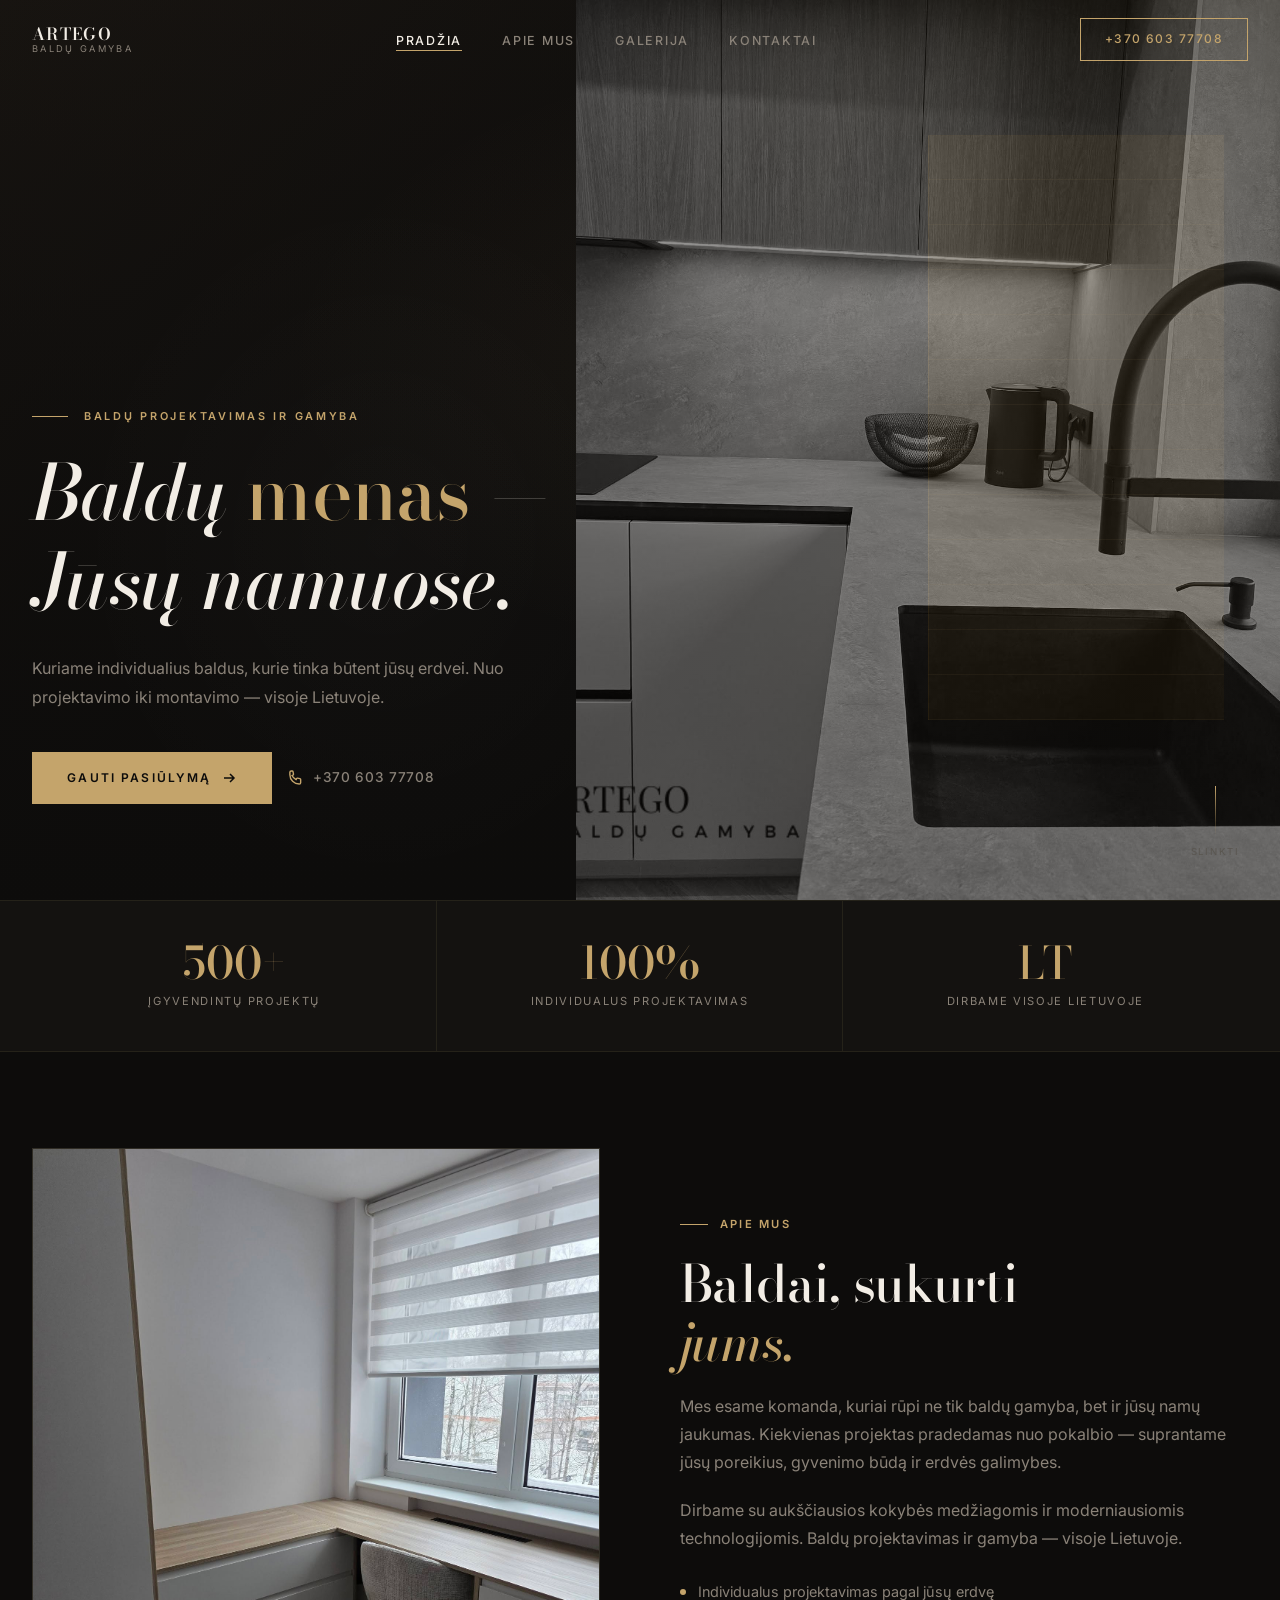
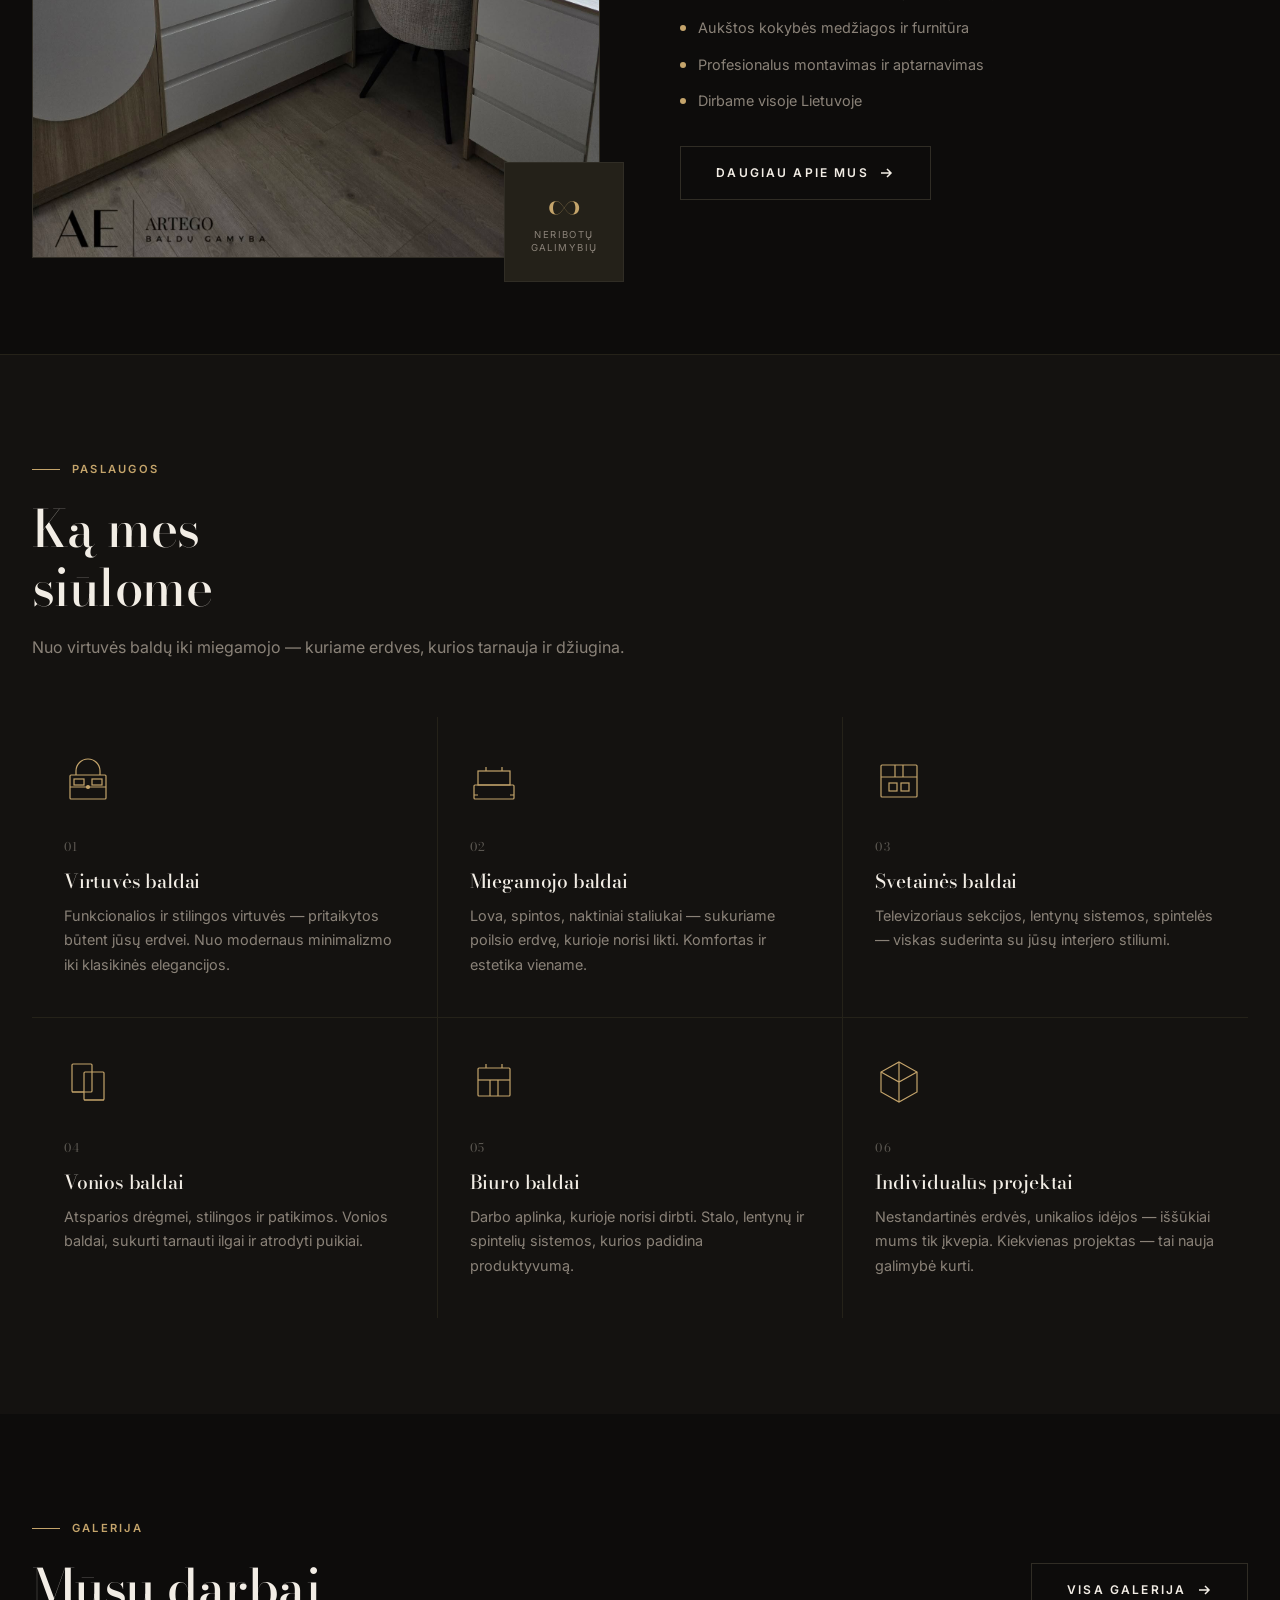
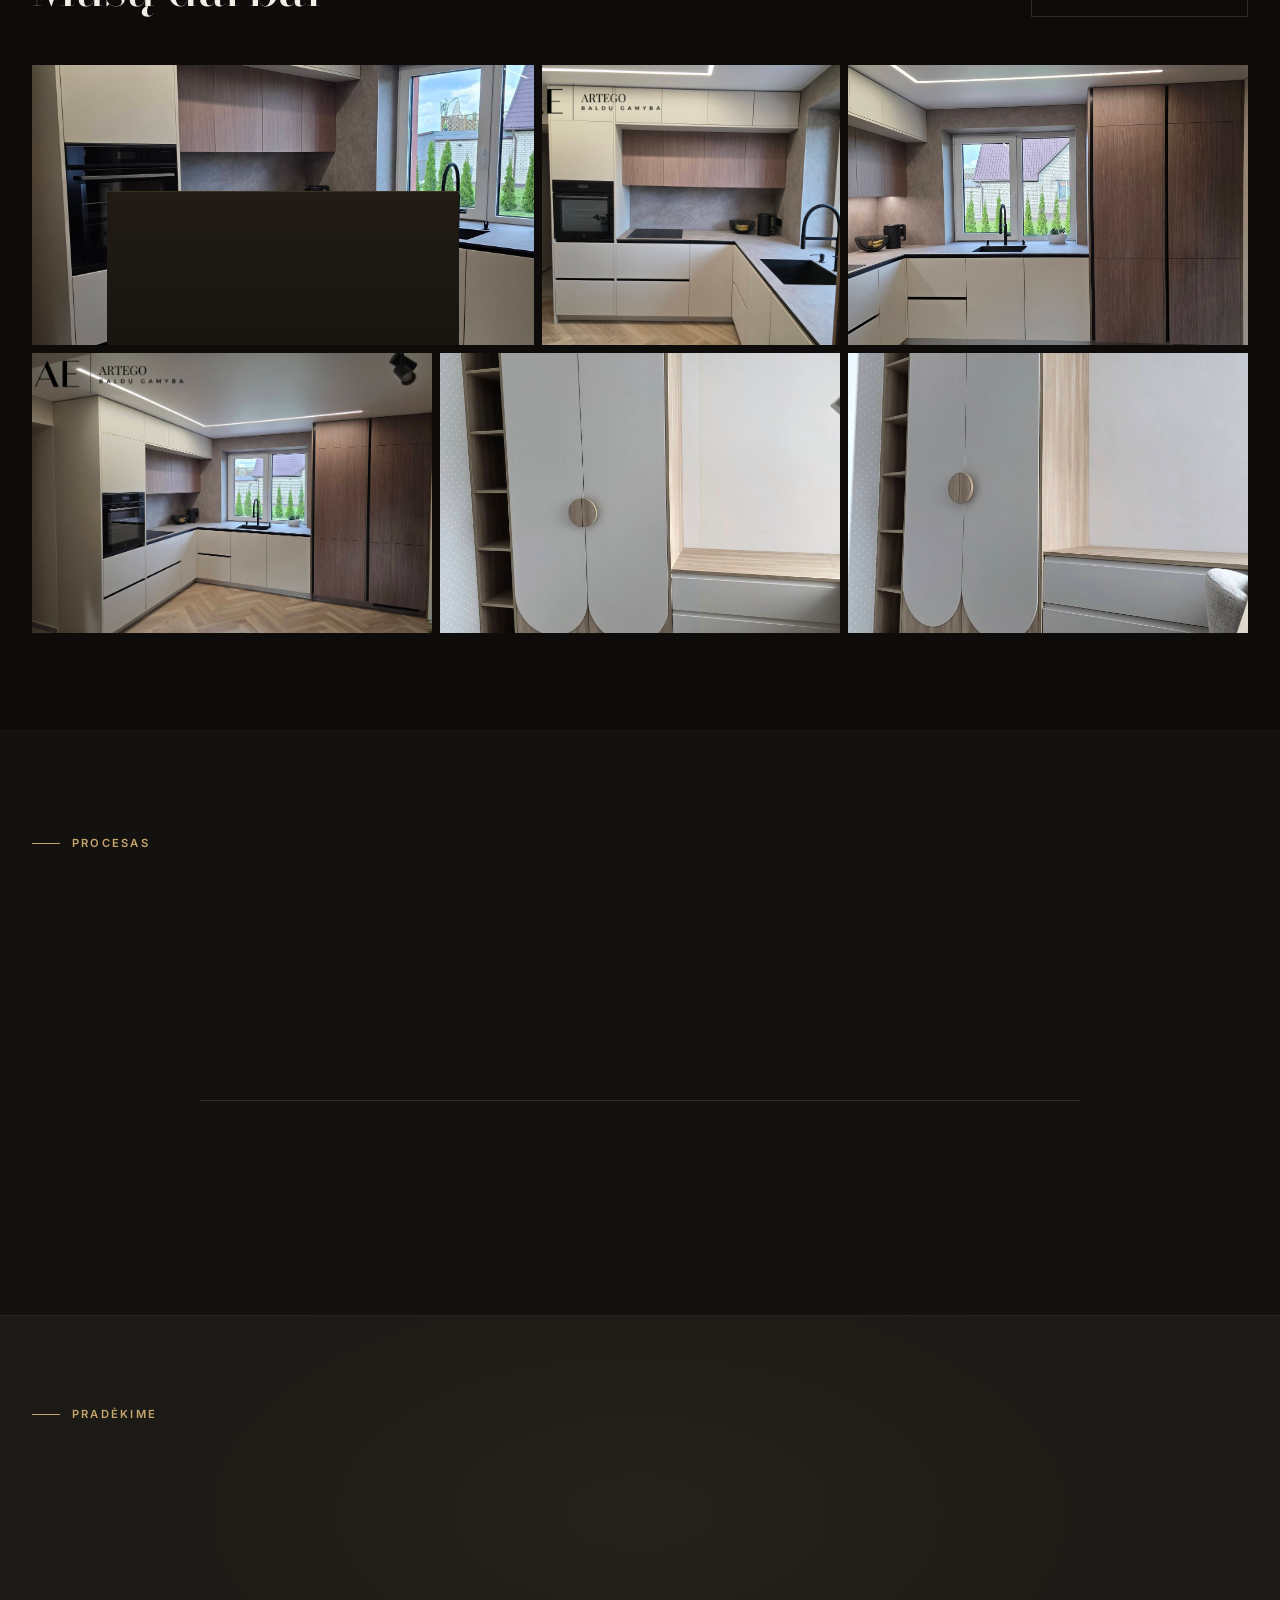
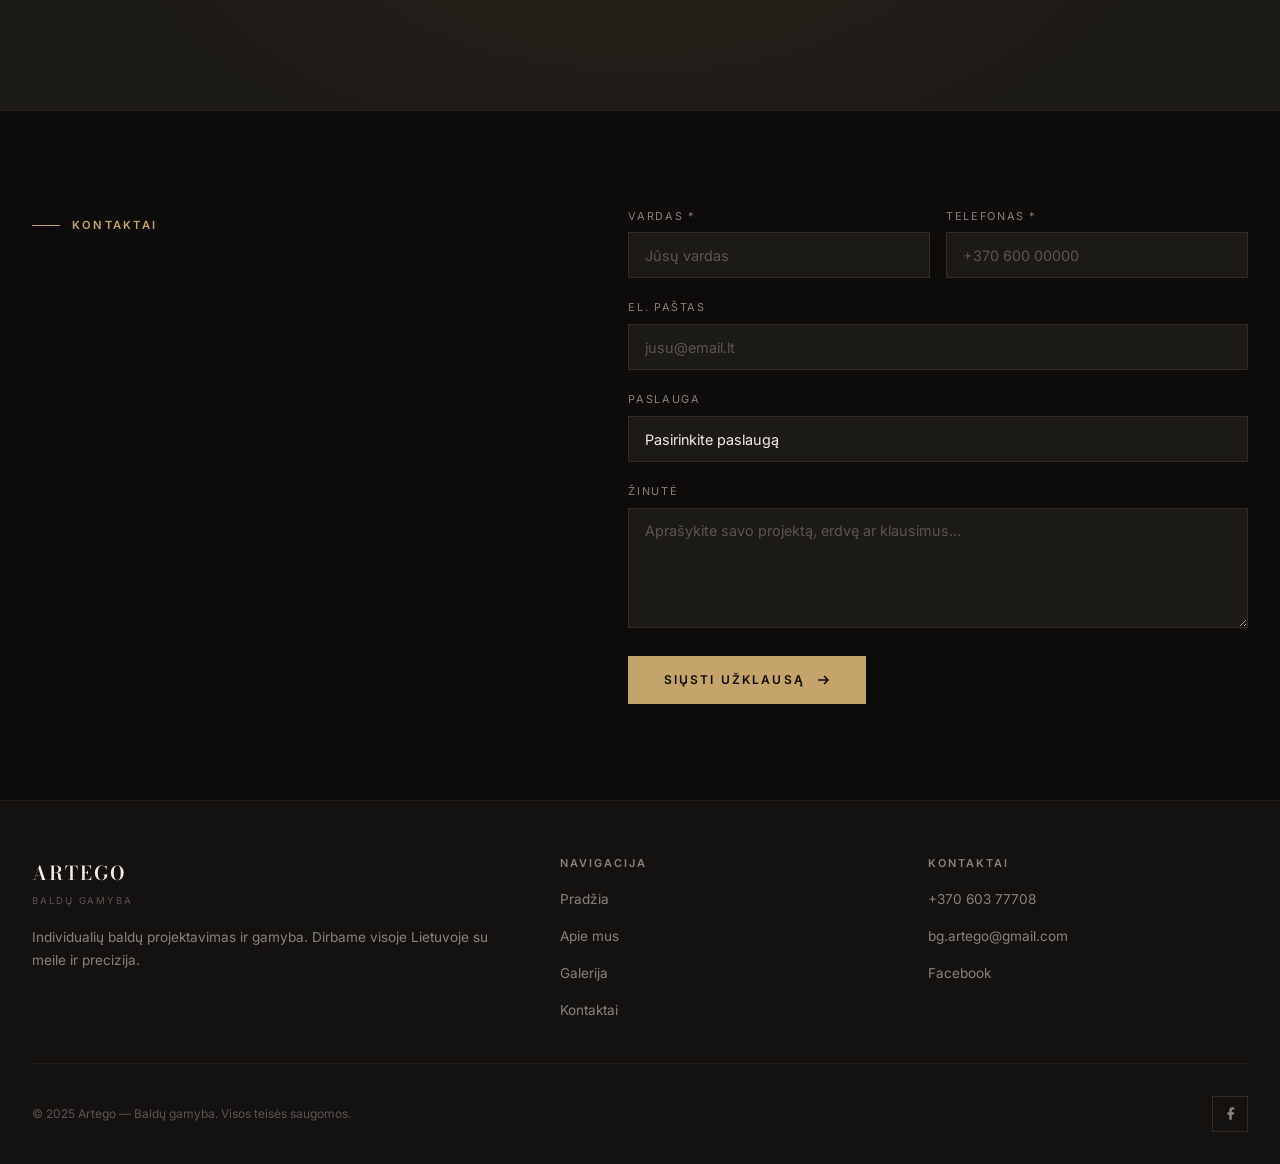
==== commit c4fca37d: "Fix critical bugs: real form submission, validation, gallery filters, font - Forms now send real ema" ====
--- a/index.html
+++ b/index.html
@@ -38,7 +38,7 @@
   <a href="apie.html">Apie mus</a>
   <a href="galerija.html">Galerija</a>
   <a href="kontaktai.html">Kontaktai</a>
-  <a href="tel:+37060377708" style="color:var(--accent);font-size:1.2rem;font-family:'Jost',sans-serif;margin-top:1rem;">+370 603 77708</a>
+  <a href="tel:+37060377708" style="color:var(--accent);font-size:1.2rem;font-family:'Inter',sans-serif;margin-top:1rem;">+370 603 77708</a>
 </div>
 
 <!-- Hero -->
@@ -370,6 +370,7 @@
               <option>Vonios baldai</option>
               <option>Biuro baldai</option>
               <option>Individualus projektas</option>
+              <option>Kita</option>
             </select>
           </div>
           <div class="form-group">
@@ -377,6 +378,7 @@
             <textarea id="message" name="message" placeholder="Aprašykite savo projektą, erdvę ar klausimus..."></textarea>
           </div>
           <div class="form__success">Ačiū! Susisieksime su jumis artimiausiu metu.</div>
+          <div class="form__error">Nepavyko išsiųsti. Pabandykite dar kartą arba skambinkite telefonu.</div>
           <button type="submit" class="btn btn-primary form-submit">
             Siųsti užklausą
             <svg viewBox="0 0 16 16" fill="none" stroke="currentColor" stroke-width="1.5"><path d="M3 8h10M9 4l4 4-4 4"/></svg>
--- a/css/style.css
+++ b/css/style.css
@@ -1,4 +1,4 @@
-@import url('https://fonts.googleapis.com/css2?family=Bodoni+Moda:ital,wght@0,400;0,500;0,600;0,700;1,400;1,500&family=Jost:wght@300;400;500;600&display=swap');
+@import url('https://fonts.googleapis.com/css2?family=Bodoni+Moda:ital,wght@0,400;0,500;0,600;0,700;1,400;1,500&family=Inter:wght@300;400;500;600&display=swap');
 
 :root {
   --bg: #0D0C0B;
@@ -26,7 +26,7 @@
 body {
   background: var(--bg);
   color: var(--text);
-  font-family: 'Jost', sans-serif;
+  font-family: 'Inter', sans-serif;
   font-weight: 400;
   line-height: 1.7;
   -webkit-font-smoothing: antialiased;
@@ -247,7 +247,7 @@
   display: inline-flex;
   align-items: center;
   gap: 0.6rem;
-  font-family: 'Jost', sans-serif;
+  font-family: 'Inter', sans-serif;
   font-size: 0.75rem;
   font-weight: 600;
   letter-spacing: 0.18em;
@@ -948,7 +948,7 @@
   background: var(--surface-2);
   border: 1px solid var(--border-light);
   color: var(--text);
-  font-family: 'Jost', sans-serif;
+  font-family: 'Inter', sans-serif;
   font-size: 0.9rem;
   padding: 0.85rem 1rem;
   outline: none;
@@ -1024,7 +1024,7 @@
   text-transform: uppercase;
   color: var(--text-muted);
   margin-bottom: 1rem;
-  font-family: 'Jost', sans-serif;
+  font-family: 'Inter', sans-serif;
   font-weight: 600;
 }
 
@@ -1163,7 +1163,7 @@
   font-size: 0.8rem;
   letter-spacing: 0.15em;
   text-transform: uppercase;
-  font-family: 'Jost', sans-serif;
+  font-family: 'Inter', sans-serif;
   font-weight: 600;
 }
 .value-item h3 { margin-bottom: 0.75rem; font-size: 1.3rem; }
@@ -1212,17 +1212,42 @@
 /* ── Animations ───────────────────────────────── */
 [data-reveal] {
   opacity: 0;
-  transform: translateY(24px);
-  transition: opacity 0.7s ease, transform 0.7s ease;
+  transform: translateY(20px);
+  transition: opacity 0.6s ease, transform 0.6s ease;
 }
 [data-reveal].revealed {
   opacity: 1;
   transform: translateY(0);
 }
-[data-reveal-delay="1"] { transition-delay: 0.1s; }
-[data-reveal-delay="2"] { transition-delay: 0.2s; }
-[data-reveal-delay="3"] { transition-delay: 0.3s; }
-[data-reveal-delay="4"] { transition-delay: 0.4s; }
+[data-reveal-delay="1"] { transition-delay: 0.08s; }
+[data-reveal-delay="2"] { transition-delay: 0.16s; }
+[data-reveal-delay="3"] { transition-delay: 0.24s; }
+[data-reveal-delay="4"] { transition-delay: 0.32s; }
+
+/* ── Form validation ──────────────────────────── */
+.input-error { border-color: #e05252 !important; }
+.field-error {
+  font-size: 0.75rem;
+  color: #e05252;
+  margin-top: 0.3rem;
+}
+.form__error {
+  display: none;
+  background: rgba(224, 82, 82, 0.12);
+  border: 1px solid rgba(224, 82, 82, 0.4);
+  color: #e05252;
+  padding: 0.75rem 1rem;
+  font-size: 0.85rem;
+  margin-bottom: 1rem;
+}
+.gallery-empty {
+  display: none;
+  text-align: center;
+  padding: 4rem 0;
+  color: var(--text-muted);
+  font-size: 0.9rem;
+  letter-spacing: 0.05em;
+}
 
 /* ── Responsive ───────────────────────────────── */
 @media (max-width: 1024px) {
